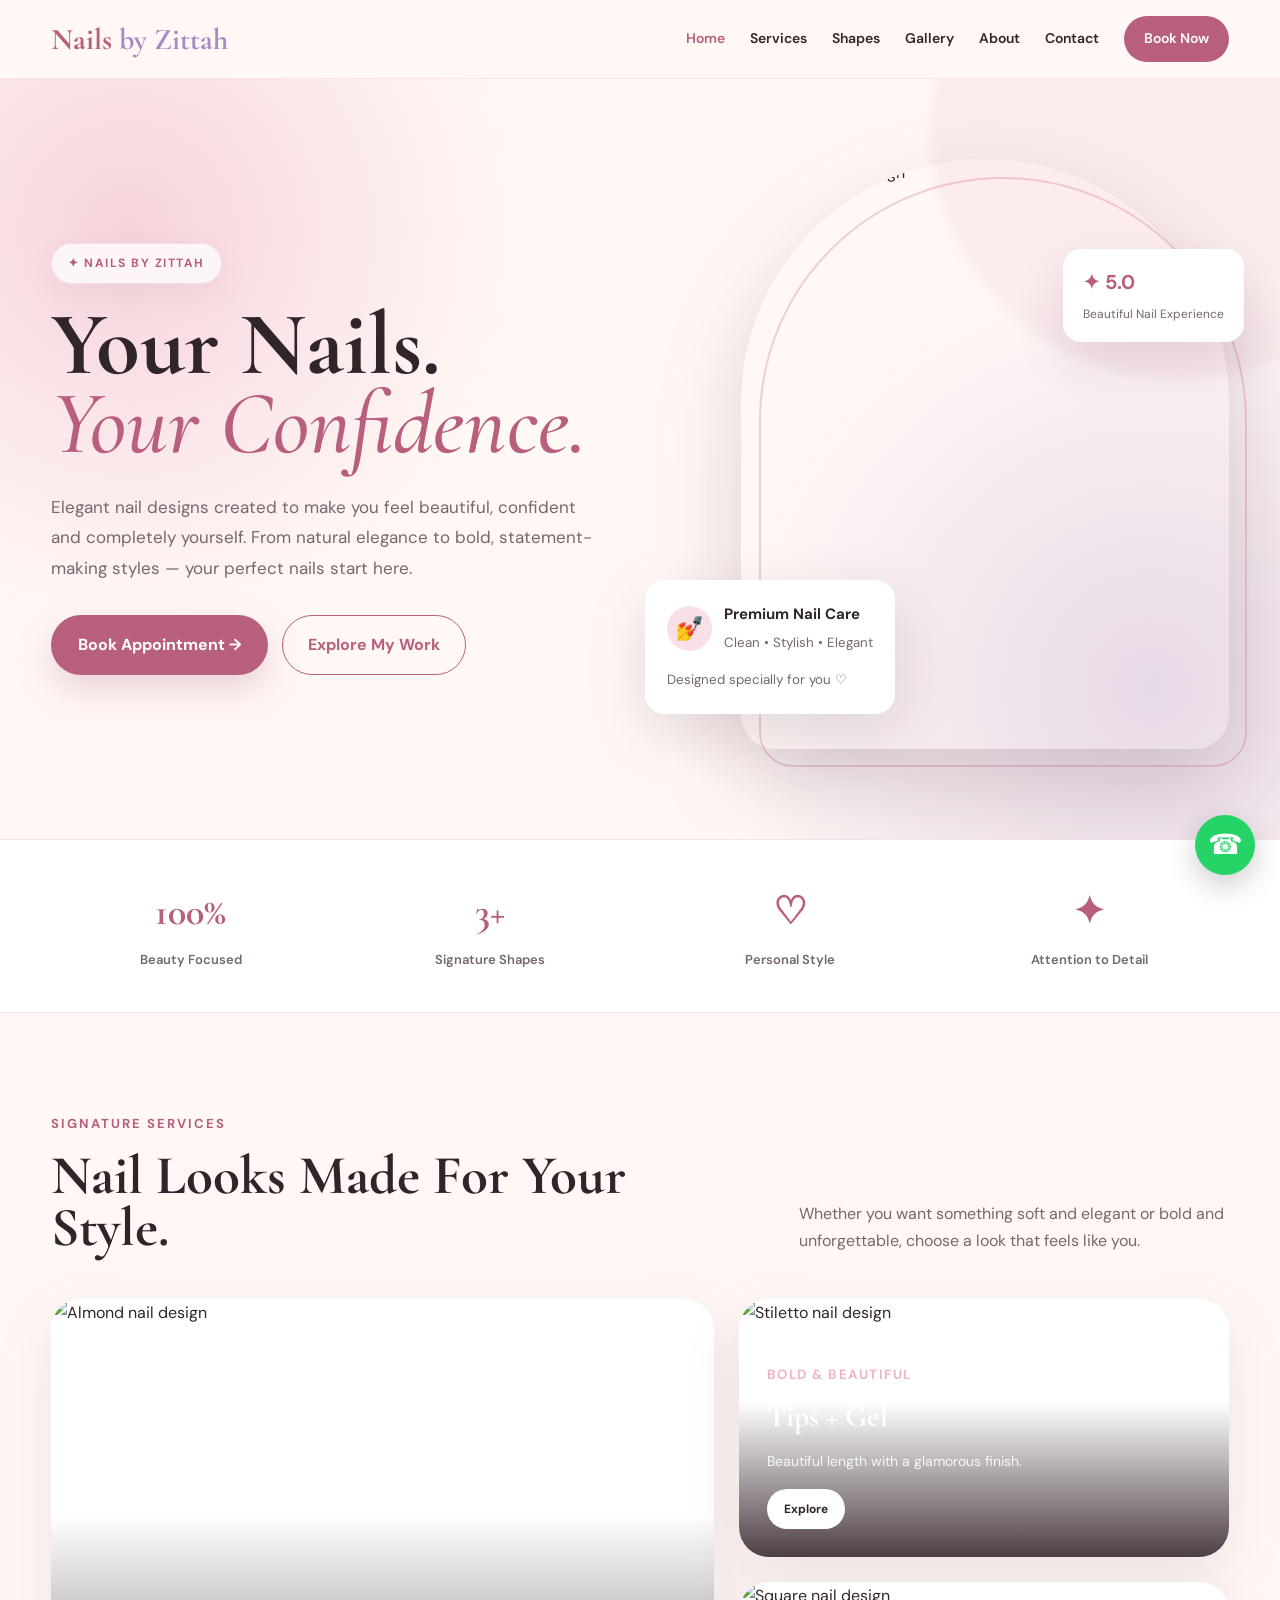
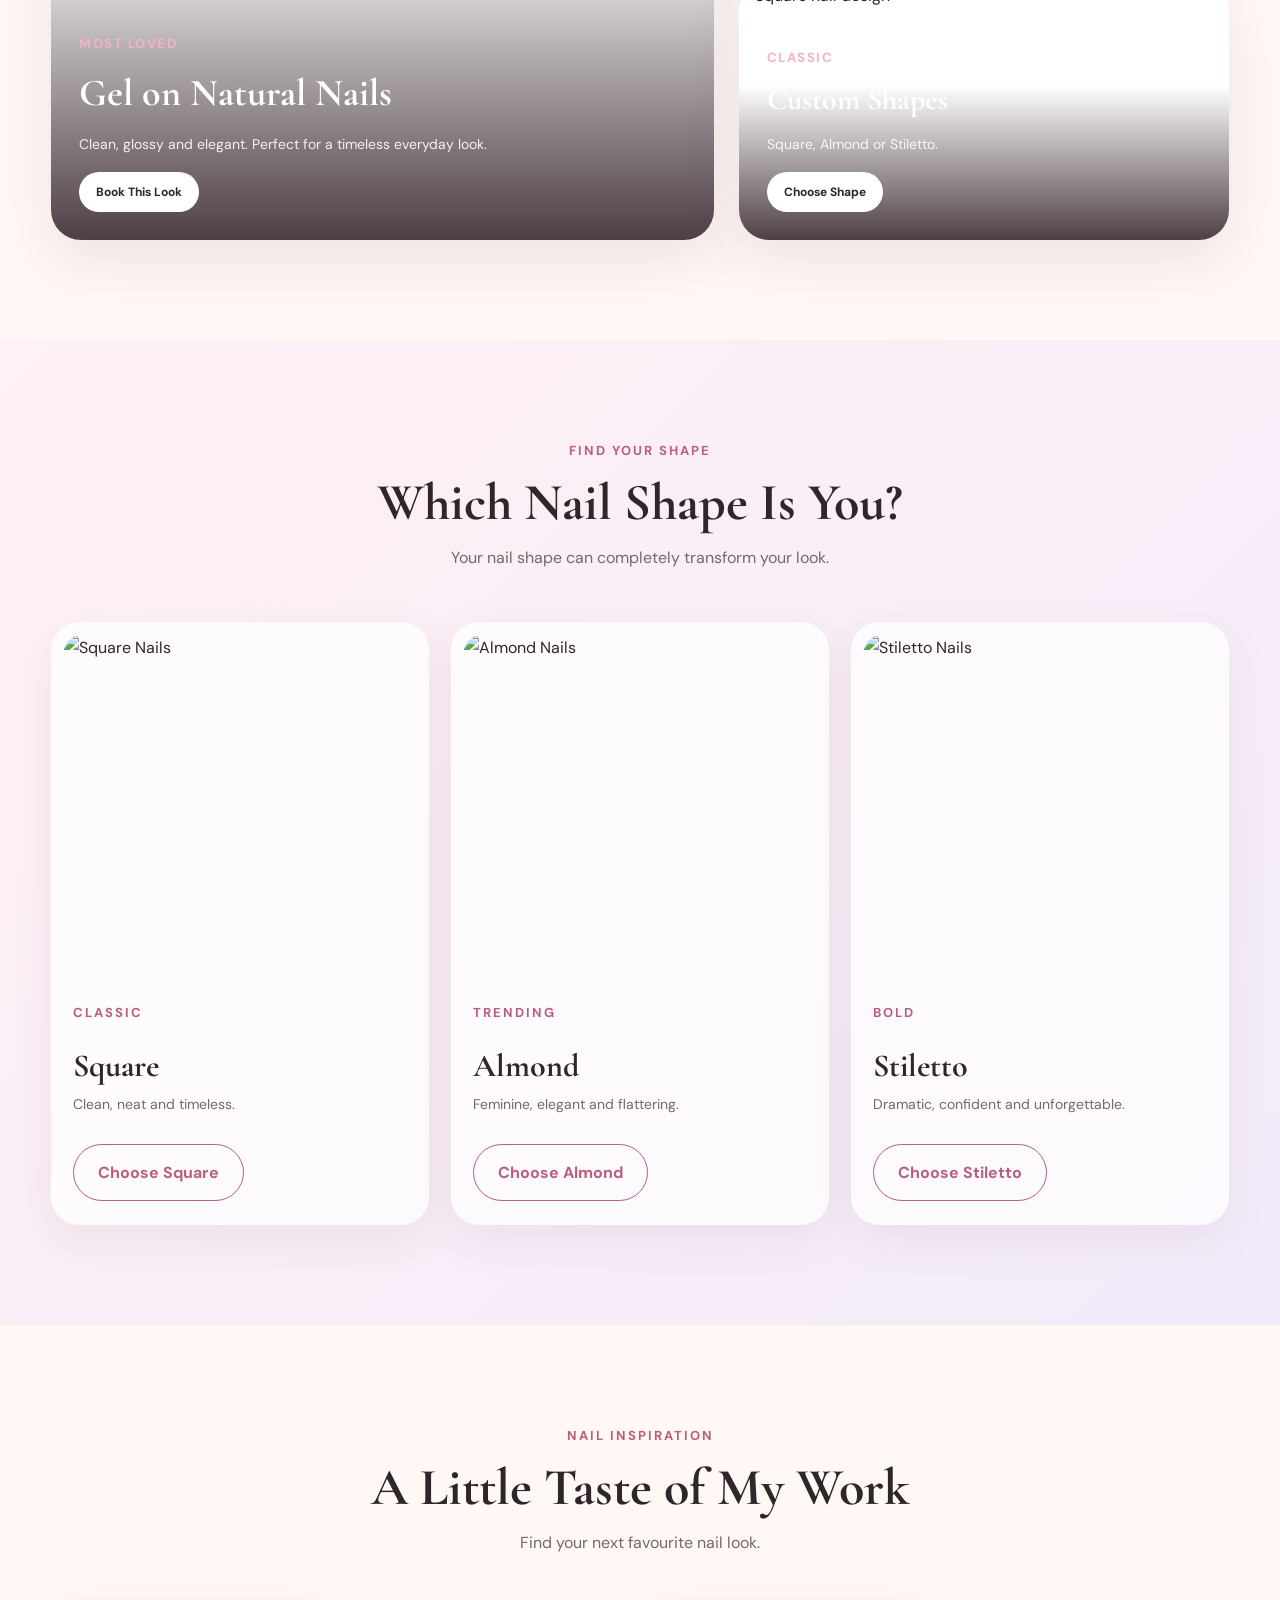
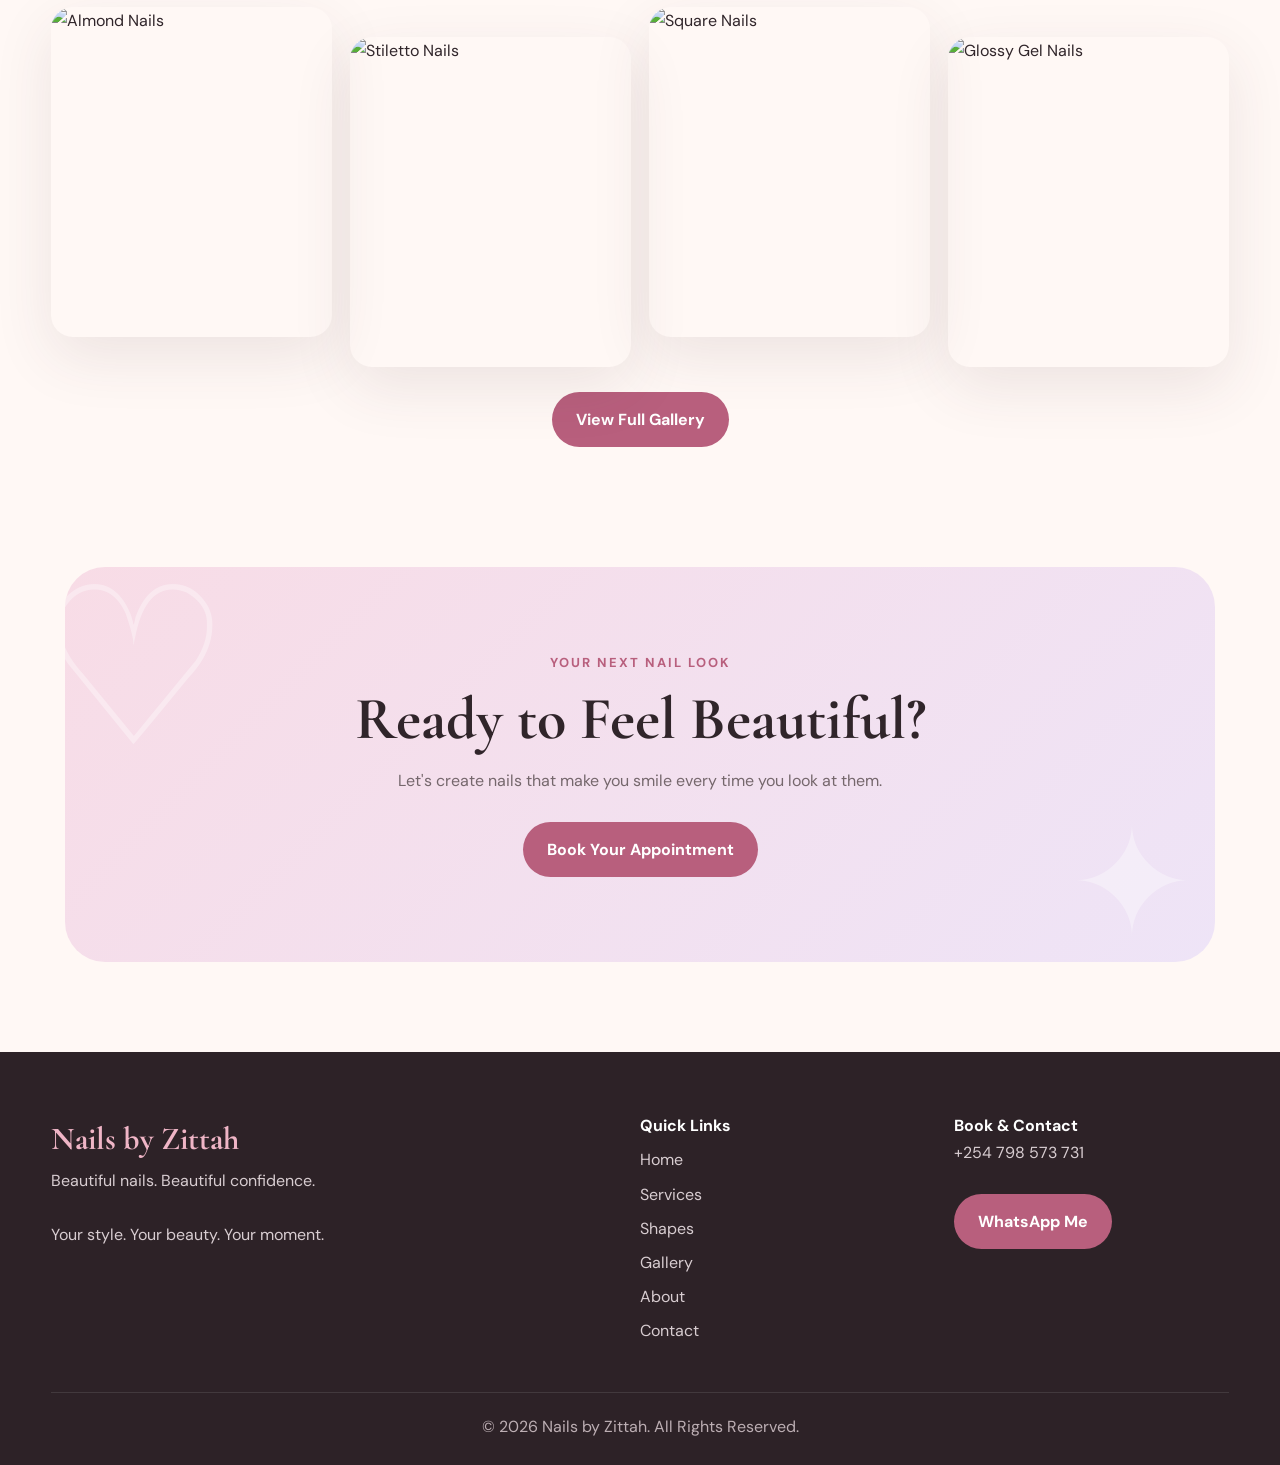
==== index.html @ 8a9fc5a6 "Initial Nails by Zittah website" ====
<!DOCTYPE html>
<html lang="en">

<head>

    <meta charset="UTF-8">

    <meta
        name="viewport"
        content="width=device-width, initial-scale=1.0">

    <title>
        Nails by Zittah | Beautiful Nails, Beautiful Confidence
    </title>

    <meta
        name="description"
        content="Nails by Zittah - beautiful, elegant and stylish nail designs. Book your next nail appointment today.">

    <link rel="stylesheet" href="style.css">

    <style>

        /* =========================
           HOME PAGE
        ========================= */

        .home-hero {
            min-height: 760px;
            display: flex;
            align-items: center;
            position: relative;
            overflow: hidden;

            background:
                radial-gradient(
                    circle at 10% 20%,
                    rgba(239,181,198,.55),
                    transparent 30%
                ),

                radial-gradient(
                    circle at 90% 80%,
                    rgba(168,139,196,.28),
                    transparent 32%
                ),

                #fff8f5;
        }

        .home-hero::before {
            content: "";
            position: absolute;

            width: 500px;
            height: 500px;

            border-radius: 50%;

            background: rgba(239,181,198,.18);

            top: -200px;
            right: -150px;

            filter: blur(5px);
        }

        .home-hero-grid {

            width: min(1200px, 92%);

            margin: auto;

            display: grid;

            grid-template-columns:
                1fr
                1fr;

            gap: 70px;

            align-items: center;

            position: relative;

            z-index: 2;
        }

        .home-content {
            animation:
                homeText .9s ease forwards;
        }

        @keyframes homeText {

            from {
                opacity: 0;
                transform: translateY(35px);
            }

            to {
                opacity: 1;
                transform: translateY(0);
            }

        }

        .home-badge {

            display: inline-flex;

            align-items: center;

            gap: 8px;

            padding:
                9px
                16px;

            border-radius: 30px;

            background: rgba(255,255,255,.75);

            border:
                1px solid
                rgba(212,127,153,.2);

            color: var(--dark-pink);

            font-size: 12px;

            font-weight: 700;

            letter-spacing: 1.5px;

            margin-bottom: 22px;

            box-shadow:
                0 10px 35px
                rgba(80,45,60,.06);
        }

        .home-content h1 {

            font-family:
                "Cormorant Garamond",
                serif;

            font-size:
                clamp(
                    58px,
                    7vw,
                    92px
                );

            line-height:
                .88;

            margin-bottom: 28px;

            color: var(--dark);
        }

        .home-content h1 span {

            display: block;

            color:
                var(--dark-pink);

            font-style:
                italic;

            font-weight:
                500;
        }

        .home-content p {

            max-width:
                550px;

            color:
                var(--grey);

            font-size:
                17px;

            line-height:
                1.8;

            margin-bottom:
                32px;
        }

        .home-buttons {

            display:
                flex;

            gap:
                14px;

            flex-wrap:
                wrap;
        }

        .home-primary {

            background:
                var(--dark-pink);

            color:
                white;

            padding:
                16px 27px;

            border-radius:
                40px;

            font-weight:
                700;

            display:
                inline-flex;

            align-items:
                center;

            gap:
                8px;

            transition:
                .3s;

            box-shadow:
                0 15px 35px
                rgba(184,95,125,.25);
        }

        .home-primary:hover {

            transform:
                translateY(-4px);

            background:
                var(--purple);
        }

        .home-secondary {

            border:
                1px solid
                var(--dark-pink);

            color:
                var(--dark-pink);

            padding:
                15px 25px;

            border-radius:
                40px;

            font-weight:
                700;

            transition:
                .3s;
        }

        .home-secondary:hover {

            background:
                var(--dark-pink);

            color:
                white;

            transform:
                translateY(-4px);
        }

        /* HERO IMAGE */

        .home-visual {

            position:
                relative;

            min-height:
                600px;

            animation:
                homeImage 1s ease forwards;
        }

        @keyframes homeImage {

            from {
                opacity: 0;
                transform: translateX(40px);
            }

            to {
                opacity: 1;
                transform: translateX(0);
            }

        }

        .home-photo {

            position:
                absolute;

            right:
                0;

            top:
                0;

            width:
                88%;

            height:
                590px;

            object-fit:
                cover;

            border-radius:
                250px
                250px
                35px
                35px;

            box-shadow:
                0 35px 90px
                rgba(80,45,60,.18);
        }

        .home-photo-frame {

            position:
                absolute;

            width:
                88%;

            height:
                590px;

            top:
                18px;

            right:
                -18px;

            border:
                2px solid
                rgba(212,127,153,.35);

            border-radius:
                250px
                250px
                35px
                35px;

            z-index:
                -1;
        }

        .home-floating {

            position:
                absolute;

            left:
                -30px;

            bottom:
                45px;

            background:
                white;

            padding:
                22px;

            border-radius:
                20px;

            box-shadow:
                0 20px 60px
                rgba(80,45,60,.15);

            min-width:
                220px;

            z-index:
                3;
        }

        .home-floating-top {

            display:
                flex;

            align-items:
                center;

            gap:
                12px;

            margin-bottom:
                10px;
        }

        .home-floating-icon {

            width:
                45px;

            height:
                45px;

            border-radius:
                50%;

            background:
                var(--light-pink);

            display:
                grid;

            place-items:
                center;

            font-size:
                22px;
        }

        .home-floating strong {

            display:
                block;

            color:
                var(--dark);

            font-size:
                15px;
        }

        .home-floating small {

            color:
                var(--grey);
        }

        .home-rating {

            position:
                absolute;

            right:
                -15px;

            top:
                90px;

            background:
                white;

            padding:
                16px 20px;

            border-radius:
                18px;

            box-shadow:
                0 20px 50px
                rgba(80,45,60,.12);

            z-index:
                3;
        }

        .home-rating strong {

            display:
                block;

            color:
                var(--dark-pink);

            font-size:
                20px;
        }

        .home-rating span {

            font-size:
                12px;

            color:
                var(--grey);
        }

        /* STATS */

        .home-stats {

            background:
                white;

            padding:
                30px 0;

            border-top:
                1px solid
                #f1e4e8;

            border-bottom:
                1px solid
                #f1e4e8;
        }

        .home-stats-grid {

            display:
                grid;

            grid-template-columns:
                repeat(4,1fr);

            gap:
                20px;
        }

        .stat {

            text-align:
                center;

            padding:
                10px;
        }

        .stat strong {

            display:
                block;

            font-family:
                "Cormorant Garamond",
                serif;

            font-size:
                38px;

            color:
                var(--dark-pink);
        }

        .stat span {

            font-size:
                13px;

            color:
                var(--grey);

            font-weight:
                600;
        }

        /* FEATURED */

        .home-featured {

            padding:
                100px 0;
        }

        .home-featured-heading {

            display:
                flex;

            justify-content:
                space-between;

            align-items:
                end;

            gap:
                30px;

            margin-bottom:
                45px;
        }

        .home-featured-heading h2 {

            font-family:
                "Cormorant Garamond",
                serif;

            font-size:
                55px;

            line-height:
                .95;

            max-width:
                600px;
        }

        .home-featured-heading p {

            max-width:
                430px;

            color:
                var(--grey);
        }

        .home-service-grid {

            display:
                grid;

            grid-template-columns:
                1.15fr
                .85fr;

            gap:
                25px;
        }

        .home-service {

            position:
                relative;

            overflow:
                hidden;

            border-radius:
                30px;

            min-height:
                450px;

            box-shadow:
                var(--shadow);

            background:
                white;
        }

        .home-service.large {

            min-height:
                540px;
        }

        .home-service img {

            width:
                100%;

            height:
                100%;

            min-height:
                450px;

            object-fit:
                cover;

            transition:
                .6s;
        }

        .home-service:hover img {

            transform:
                scale(1.06);
        }

        .home-service-overlay {

            position:
                absolute;

            inset:
                0;

            background:
                linear-gradient(
                    to top,
                    rgba(38,20,28,.82),
                    transparent 60%
                );
        }

        .home-service-info {

            position:
                absolute;

            bottom:
                28px;

            left:
                28px;

            right:
                28px;

            color:
                white;
        }

        .home-service-info small {

            color:
                var(--rose);

            font-weight:
                700;

            letter-spacing:
                1.5px;
        }

        .home-service-info h3 {

            font-family:
                "Cormorant Garamond",
                serif;

            font-size:
                38px;

            margin:
                4px 0 8px;
        }

        .home-service-info p {

            font-size:
                14px;

            max-width:
                500px;

            opacity:
                .9;
        }

        .home-service-info a {

            display:
                inline-block;

            margin-top:
                15px;

            background:
                white;

            color:
                var(--dark);

            padding:
                10px 17px;

            border-radius:
                25px;

            font-size:
                12px;

            font-weight:
                700;
        }

        .home-service-stack {

            display:
                grid;

            grid-template-rows:
                1fr
                1fr;

            gap:
                25px;
        }

        .home-service-stack .home-service {

            min-height:
                258px;
        }

        .home-service-stack .home-service img {

            min-height:
                258px;
        }

        .home-service-stack
        .home-service-info h3 {

            font-size:
                30px;
        }

        /* SHAPES */

        .home-shapes {

            background:
                linear-gradient(
                    135deg,
                    #fff1f5,
                    #f3ebfa
                );

            padding:
                100px 0;
        }

        .shape-showcase {

            display:
                grid;

            grid-template-columns:
                repeat(3,1fr);

            gap:
                22px;
        }

        .shape-card {

            background:
                rgba(255,255,255,.75);

            padding:
                12px;

            border-radius:
                28px;

            box-shadow:
                0 15px 45px
                rgba(80,45,60,.07);

            transition:
                .35s;
        }

        .shape-card:hover {

            transform:
                translateY(-8px);
        }

        .shape-card img {

            height:
                350px;

            object-fit:
                cover;

            border-radius:
                21px;
        }

        .shape-card-content {

            padding:
                18px 10px 12px;
        }

        .shape-card-content h3 {

            font-family:
                "Cormorant Garamond",
                serif;

            font-size:
                32px;
        }

        .shape-card-content p {

            color:
                var(--grey);

            font-size:
                14px;
        }

        /* HOME GALLERY */

        .home-gallery {

            padding:
                100px 0;
        }

        .home-gallery-grid {

            display:
                grid;

            grid-template-columns:
                repeat(4,1fr);

            gap:
                18px;
        }

        .home-gallery-item {

            overflow:
                hidden;

            border-radius:
                22px;

            height:
                330px;

            box-shadow:
                var(--shadow);
        }

        .home-gallery-item img {

            width:
                100%;

            height:
                100%;

            object-fit:
                cover;

            transition:
                .5s;
        }

        .home-gallery-item:hover img {

            transform:
                scale(1.08);
        }

        .home-gallery-item:nth-child(2) {

            transform:
                translateY(30px);
        }

        .home-gallery-item:nth-child(4) {

            transform:
                translateY(30px);
        }

        /* FINAL CTA */

        .home-final {

            position:
                relative;

            overflow:
                hidden;

            margin:
                20px auto 90px;

            width:
                min(1150px,92%);

            padding:
                85px 40px;

            border-radius:
                40px;

            text-align:
                center;

            background:
                linear-gradient(
                    135deg,
                    #f8dce6,
                    #eee4f7
                );
        }

        .home-final::before {

            content:
                "♡";

            position:
                absolute;

            font-family:
                "Cormorant Garamond",
                serif;

            font-size:
                220px;

            color:
                rgba(255,255,255,.35);

            left:
                -30px;

            top:
                -80px;
        }

        .home-final::after {

            content:
                "✦";

            position:
                absolute;

            font-size:
                150px;

            color:
                rgba(255,255,255,.35);

            right:
                20px;

            bottom:
                -50px;
        }

        .home-final h2 {

            font-family:
                "Cormorant Garamond",
                serif;

            font-size:
                60px;

            line-height:
                1;

            margin-bottom:
                18px;

            position:
                relative;

            z-index:
                2;
        }

        .home-final p {

            color:
                var(--grey);

            margin-bottom:
                28px;

            position:
                relative;

            z-index:
                2;
        }

        .home-final a {

            position:
                relative;

            z-index:
                2;
        }

        /* MOBILE */

        @media(max-width:900px) {

            .home-hero {
                min-height:
                    auto;

                padding:
                    80px 0;
            }

            .home-hero-grid {

                grid-template-columns:
                    1fr;

            }

            .home-visual {

                min-height:
                    520px;
            }

            .home-photo,
            .home-photo-frame {

                width:
                    90%;

                height:
                    500px;
            }

            .home-stats-grid {

                grid-template-columns:
                    repeat(2,1fr);
            }

            .home-service-grid {

                grid-template-columns:
                    1fr;
            }

            .home-service-stack {

                grid-template-columns:
                    1fr 1fr;

                grid-template-rows:
                    1fr;
            }

            .shape-showcase {

                grid-template-columns:
                    repeat(2,1fr);
            }

            .home-gallery-grid {

                grid-template-columns:
                    repeat(2,1fr);
            }

        }

        @media(max-width:650px) {

            .home-content h1 {

                font-size:
                    55px;
            }

            .home-visual {

                min-height:
                    450px;
            }

            .home-photo,
            .home-photo-frame {

                height:
                    430px;

                width:
                    94%;
            }

            .home-floating {

                left:
                    5px;

                bottom:
                    20px;
            }

            .home-rating {

                right:
                    0;

                top:
                    40px;
            }

            .home-stats-grid {

                grid-template-columns:
                    1fr 1fr;
            }

            .home-featured-heading {

                display:
                    block;
            }

            .home-featured-heading h2 {

                font-size:
                    45px;

                margin-bottom:
                    15px;
            }

            .home-service-stack {

                grid-template-columns:
                    1fr;
            }

            .shape-showcase {

                grid-template-columns:
                    1fr;
            }

            .home-gallery-grid {

                grid-template-columns:
                    1fr 1fr;
            }

            .home-gallery-item {

                height:
                    250px;
            }

            .home-gallery-item:nth-child(2),
            .home-gallery-item:nth-child(4) {

                transform:
                    none;
            }

            .home-final h2 {

                font-size:
                    45px;
            }

        }

    </style>

</head>

<body>

<!-- =========================
     NAVIGATION
========================= -->

<nav class="navbar">

    <div class="container nav-inner">

        <a
            href="index.html"
            class="logo">

            Nails
            <span>by Zittah</span>

        </a>

        <div class="nav-links">

            <a
                href="index.html"
                class="active">
                Home
            </a>

            <a href="services.html">
                Services
            </a>

            <a href="shapes.html">
                Shapes
            </a>

            <a href="gallery.html">
                Gallery
            </a>

            <a href="about.html">
                About
            </a>

            <a href="contact.html">
                Contact
            </a>

            <a
                href="booking.html"
                class="nav-book">
                Book Now
            </a>

        </div>

    </div>

</nav>


<!-- =========================
     HERO
========================= -->

<section class="home-hero">

    <div class="home-hero-grid">

        <div class="home-content">

            <div class="home-badge">

                ✦
                NAILS BY ZITTAH

            </div>

            <h1>

                Your Nails.
                <span>Your Confidence.</span>

            </h1>

            <p>

                Elegant nail designs created to make
                you feel beautiful, confident and
                completely yourself.

                From natural elegance to bold,
                statement-making styles —
                your perfect nails start here.

            </p>

            <div class="home-buttons">

                <a
                    href="booking.html"
                    class="home-primary">

                    Book Appointment
                    →

                </a>

                <a
                    href="gallery.html"
                    class="home-secondary">

                    Explore My Work

                </a>

            </div>

        </div>


        <div class="home-visual">

            <img
                src="images/home-nails.jpg"
                alt="Beautiful nail design"
                class="home-photo">

            <div class="home-photo-frame"></div>


            <div class="home-rating">

                <strong>
                    ✦ 5.0
                </strong>

                <span>
                    Beautiful Nail Experience
                </span>

            </div>


            <div class="home-floating">

                <div class="home-floating-top">

                    <div class="home-floating-icon">
                        💅
                    </div>

                    <div>

                        <strong>
                            Premium Nail Care
                        </strong>

                        <small>
                            Clean • Stylish • Elegant
                        </small>

                    </div>

                </div>

                <small>
                    Designed specially for you ♡
                </small>

            </div>

        </div>

    </div>

</section>


<!-- =========================
     STATS
========================= -->

<section class="home-stats">

    <div class="container">

        <div class="home-stats-grid">

            <div class="stat">

                <strong>
                    100%
                </strong>

                <span>
                    Beauty Focused
                </span>

            </div>

            <div class="stat">

                <strong>
                    3+
                </strong>

                <span>
                    Signature Shapes
                </span>

            </div>

            <div class="stat">

                <strong>
                    ♡
                </strong>

                <span>
                    Personal Style
                </span>

            </div>

            <div class="stat">

                <strong>
                    ✦
                </strong>

                <span>
                    Attention to Detail
                </span>

            </div>

        </div>

    </div>

</section>


<!-- =========================
     FEATURED SERVICES
========================= -->

<section class="home-featured">

    <div class="container">

        <div class="home-featured-heading">

            <div>

                <div class="eyebrow">
                    SIGNATURE SERVICES
                </div>

                <h2>
                    Nail Looks Made
                    For Your Style.
                </h2>

            </div>

            <p>

                Whether you want something soft and
                elegant or bold and unforgettable,
                choose a look that feels like you.

            </p>

        </div>


        <div class="home-service-grid">

            <!-- LARGE -->

            <div class="home-service large">

                <img
                    src="https://thepinkissue.com/wp-content/uploads/2025/09/Almond-fall-nail-ideas.jpg"
                    alt="Almond nail design">

                <div class="home-service-overlay"></div>

                <div class="home-service-info">

                    <small>
                        MOST LOVED
                    </small>

                    <h3>
                        Gel on Natural Nails
                    </h3>

                    <p>
                        Clean, glossy and elegant.
                        Perfect for a timeless everyday look.
                    </p>

                    <a
                        href="booking.html?service=Gel%20on%20Natural%20Nails">

                        Book This Look

                    </a>

                </div>

            </div>


            <!-- STACK -->

            <div class="home-service-stack">

                <div class="home-service">

                    <img
                        src="https://nailsforconfidence.com/wp-content/uploads/2025/07/5-fall-stiletto-nail-art-design.jpg"
                        alt="Stiletto nail design">

                    <div class="home-service-overlay"></div>

                    <div class="home-service-info">

                        <small>
                            BOLD & BEAUTIFUL
                        </small>

                        <h3>
                            Tips + Gel
                        </h3>

                        <p>
                            Beautiful length with
                            a glamorous finish.
                        </p>

                        <a
                            href="booking.html?service=Tips%20%2B%20Gel">

                            Explore

                        </a>

                    </div>

                </div>


                <div class="home-service">

                    <img
                        src="https://www.instyle.com/thmb/RQlxj5Fkp6_SUbH6SBDZaYMpquI=/750x0/filters:no_upscale():max_bytes(150000):strip_icc():format(webp)/Squarenails-dcefe777703c4f168eab9023bb034ae7.jpg"
                        alt="Square nail design">

                    <div class="home-service-overlay"></div>

                    <div class="home-service-info">

                        <small>
                            CLASSIC
                        </small>

                        <h3>
                            Custom Shapes
                        </h3>

                        <p>
                            Square, Almond or Stiletto.
                        </p>

                        <a href="shapes.html">

                            Choose Shape

                        </a>

                    </div>

                </div>

            </div>

        </div>

    </div>

</section>


<!-- =========================
     SHAPES
========================= -->

<section class="home-shapes">

    <div class="container">

        <div class="section-heading">

            <div class="eyebrow">
                FIND YOUR SHAPE
            </div>

            <h2>
                Which Nail Shape
                Is You?
            </h2>

            <p>
                Your nail shape can completely
                transform your look.
            </p>

        </div>


        <div class="shape-showcase">


            <!-- SQUARE -->

            <div class="shape-card">

                <img
                    src="https://www.instyle.com/thmb/RQlxj5Fkp6_SUbH6SBDZaYMpquI=/750x0/filters:no_upscale():max_bytes(150000):strip_icc():format(webp)/Squarenails-dcefe777703c4f168eab9023bb034ae7.jpg"
                    alt="Square Nails">

                <div class="shape-card-content">

                    <div class="eyebrow">
                        CLASSIC
                    </div>

                    <h3>
                        Square
                    </h3>

                    <p>
                        Clean, neat and timeless.
                    </p>

                    <br>

                    <a
                        href="booking.html?shape=Square"
                        class="btn btn-secondary">

                        Choose Square

                    </a>

                </div>

            </div>


            <!-- ALMOND -->

            <div class="shape-card">

                <img
                    src="https://thepinkissue.com/wp-content/uploads/2025/09/Almond-fall-nail-ideas.jpg"
                    alt="Almond Nails">

                <div class="shape-card-content">

                    <div class="eyebrow">
                        TRENDING
                    </div>

                    <h3>
                        Almond
                    </h3>

                    <p>
                        Feminine, elegant and flattering.
                    </p>

                    <br>

                    <a
                        href="booking.html?shape=Almond"
                        class="btn btn-secondary">

                        Choose Almond

                    </a>

                </div>

            </div>


            <!-- STILETTO -->

            <div class="shape-card">

                <img
                    src="https://nailsforconfidence.com/wp-content/uploads/2025/07/5-fall-stiletto-nail-art-design.jpg"
                    alt="Stiletto Nails">

                <div class="shape-card-content">

                    <div class="eyebrow">
                        BOLD
                    </div>

                    <h3>
                        Stiletto
                    </h3>

                    <p>
                        Dramatic, confident and unforgettable.
                    </p>

                    <br>

                    <a
                        href="booking.html?shape=Stiletto"
                        class="btn btn-secondary">

                        Choose Stiletto

                    </a>

                </div>

            </div>

        </div>

    </div>

</section>


<!-- =========================
     GALLERY PREVIEW
========================= -->

<section class="home-gallery">

    <div class="container">

        <div class="section-heading">

            <div class="eyebrow">
                NAIL INSPIRATION
            </div>

            <h2>
                A Little Taste
                of My Work
            </h2>

            <p>
                Find your next favourite nail look.
            </p>

        </div>


        <div class="home-gallery-grid">

            <div class="home-gallery-item">

                <img
                    src="https://thepinkissue.com/wp-content/uploads/2025/09/Almond-fall-nail-ideas.jpg"
                    alt="Almond Nails">

            </div>

            <div class="home-gallery-item">

                <img
                    src="https://nailsforconfidence.com/wp-content/uploads/2025/07/5-fall-stiletto-nail-art-design.jpg"
                    alt="Stiletto Nails">

            </div>

            <div class="home-gallery-item">

                <img
                    src="https://www.instyle.com/thmb/RQlxj5Fkp6_SUbH6SBDZaYMpquI=/750x0/filters:no_upscale():max_bytes(150000):strip_icc():format(webp)/Squarenails-dcefe777703c4f168eab9023bb034ae7.jpg"
                    alt="Square Nails">

            </div>

            <div class="home-gallery-item">

                <img
                    src="https://images.unsplash.com/photo-1610992015732-2449b76344bc?auto=format&fit=crop&w=1000&q=85"
                    alt="Glossy Gel Nails">

            </div>

        </div>


        <div style="
            text-align:center;
            margin-top:55px;
        ">

            <a
                href="gallery.html"
                class="btn btn-primary">

                View Full Gallery

            </a>

        </div>

    </div>

</section>


<!-- =========================
     FINAL CTA
========================= -->

<section class="home-final">

    <div class="eyebrow">
        YOUR NEXT NAIL LOOK
    </div>

    <h2>
        Ready to Feel
        Beautiful?
    </h2>

    <p>
        Let's create nails that make
        you smile every time you look at them.
    </p>

    <a
        href="booking.html"
        class="btn btn-primary">

        Book Your Appointment

    </a>

</section>


<!-- =========================
     FOOTER
========================= -->

<footer>

    <div class="container">

        <div class="footer-grid">

            <div>

                <h3>
                    Nails by Zittah
                </h3>

                <p>
                    Beautiful nails.
                    Beautiful confidence.
                </p>

                <br>

                <p>
                    Your style.
                    Your beauty.
                    Your moment.
                </p>

            </div>


            <div class="footer-links">

                <h4>
                    Quick Links
                </h4>

                <a href="index.html">
                    Home
                </a>

                <a href="services.html">
                    Services
                </a>

                <a href="shapes.html">
                    Shapes
                </a>

                <a href="gallery.html">
                    Gallery
                </a>

                <a href="about.html">
                    About
                </a>

                <a href="contact.html">
                    Contact
                </a>

            </div>


            <div>

                <h4>
                    Book & Contact
                </h4>

                <p>
                    +254 798 573 731
                </p>

                <br>

                <a
                    href="https://wa.me/254798573731"
                    target="_blank"
                    class="btn btn-primary">

                    WhatsApp Me

                </a>

            </div>

        </div>


        <div class="copyright">

            © 2026 Nails by Zittah.
            All Rights Reserved.

        </div>

    </div>

</footer>


<!-- WHATSAPP -->

<a
    href="https://wa.me/254798573731"
    class="whatsapp"
    target="_blank"
    aria-label="Chat with Nails by Zittah on WhatsApp">

    ☎

</a>


</body>

</html>
---- style.css ----
@import url('https://fonts.googleapis.com/css2?family=Cormorant+Garamond:wght@400;500;600;700&family=DM+Sans:wght@400;500;600;700&display=swap');

:root {
    --pink: #d47f99;
    --dark-pink: #b85f7d;
    --light-pink: #f9dfe8;
    --rose: #efb5c6;
    --cream: #fff8f5;
    --purple: #a88bc4;
    --light-purple: #eee4f7;
    --dark: #30252a;
    --grey: #75676c;
    --white: #ffffff;
    --shadow: 0 20px 60px rgba(80, 45, 60, 0.10);
    --shadow-heavy: 0 30px 80px rgba(80, 45, 60, 0.18);
}

* {
    margin: 0;
    padding: 0;
    box-sizing: border-box;
}

html {
    scroll-behavior: smooth;
}

body {
    font-family: "DM Sans", sans-serif;
    background: var(--cream);
    color: var(--dark);
    line-height: 1.7;
}

img {
    width: 100%;
    display: block;
}

a {
    text-decoration: none;
    color: inherit;
}

.container {
    width: min(1180px, 92%);
    margin: auto;
}

/* NAVBAR */

.navbar {
    position: sticky;
    top: 0;
    z-index: 1000;
    background: rgba(255, 248, 245, 0.96);
    backdrop-filter: blur(15px);
    border-bottom: 1px solid rgba(212, 127, 153, 0.15);
}

.nav-inner {
    min-height: 78px;
    display: flex;
    align-items: center;
    justify-content: space-between;
    gap: 25px;
}

.logo {
    font-family: "Cormorant Garamond", serif;
    font-size: 30px;
    font-weight: 700;
    color: var(--dark-pink);
}

.logo span {
    color: var(--purple);
}

.nav-links {
    display: flex;
    gap: 25px;
    align-items: center;
}

.nav-links a {
    font-size: 14px;
    font-weight: 600;
    transition: 0.3s;
}

.nav-links a:hover,
.nav-links a.active {
    color: var(--dark-pink);
}

.nav-book {
    background: var(--dark-pink);
    color: white !important;
    padding: 11px 20px;
    border-radius: 30px;
}

.nav-book:hover {
    transform: translateY(-2px);
    background: var(--purple);
}

/* HERO */

.hero {
    padding: 90px 0;
    background:
        radial-gradient(circle at 10% 20%, rgba(239,181,198,.5), transparent 30%),
        radial-gradient(circle at 90% 80%, rgba(168,139,196,.25), transparent 30%);
}

.hero-grid {
    display: grid;
    grid-template-columns: 1fr 1fr;
    align-items: center;
    gap: 70px;
}

.eyebrow {
    color: var(--dark-pink);
    font-size: 13px;
    font-weight: 700;
    letter-spacing: 2px;
    margin-bottom: 15px;
}

.hero h1 {
    font-family: "Cormorant Garamond", serif;
    font-size: clamp(52px, 7vw, 82px);
    line-height: .95;
    margin-bottom: 25px;
}

.hero h1 span {
    color: var(--dark-pink);
}

.hero p {
    color: var(--grey);
    max-width: 560px;
    font-size: 17px;
    margin-bottom: 30px;
}

.hero-buttons {
    display: flex;
    gap: 15px;
    flex-wrap: wrap;
}

.btn {
    display: inline-block;
    padding: 14px 24px;
    border-radius: 35px;
    font-weight: 700;
    transition: .3s;
}

.btn-primary {
    background: var(--dark-pink);
    color: white;
}

.btn-secondary {
    border: 1px solid var(--dark-pink);
    color: var(--dark-pink);
}

.btn:hover {
    transform: translateY(-4px);
    box-shadow: var(--shadow);
}

.hero-image {
    position: relative;
}

.hero-image img {
    height: 570px;
    object-fit: cover;
    border-radius: 220px 220px 30px 30px;
    box-shadow: var(--shadow-heavy);
}

.floating-card {
    position: absolute;
    bottom: 25px;
    left: -35px;
    background: white;
    padding: 20px;
    border-radius: 18px;
    box-shadow: var(--shadow);
}

.floating-card strong {
    display: block;
    color: var(--dark-pink);
}

/* SECTIONS */

.section {
    padding: 90px 0;
}

.section-heading {
    text-align: center;
    max-width: 700px;
    margin: 0 auto 50px;
}

.section-heading h2 {
    font-family: "Cormorant Garamond", serif;
    font-size: 52px;
    line-height: 1;
    margin-bottom: 15px;
}

.section-heading p {
    color: var(--grey);
}

/* CARDS */

.cards {
    display: grid;
    grid-template-columns: repeat(3, 1fr);
    gap: 25px;
}

.card {
    background: white;
    border-radius: 25px;
    overflow: hidden;
    box-shadow: var(--shadow);
    transition: .35s;
}

.card:hover {
    transform: translateY(-8px);
    box-shadow: var(--shadow-heavy);
}

.card img {
    height: 300px;
    object-fit: cover;
}

.card-content {
    padding: 25px;
}

.card-content h3 {
    font-family: "Cormorant Garamond", serif;
    font-size: 30px;
    margin-bottom: 8px;
}

.card-content p {
    color: var(--grey);
}

/* IMAGE GRID */

.image-grid {
    display: grid;
    grid-template-columns: repeat(3, 1fr);
    gap: 20px;
}

.image-grid img {
    height: 360px;
    object-fit: cover;
    border-radius: 25px;
    transition: .4s;
}

.image-grid img:hover {
    transform: scale(1.03);
}

/* PAGE HERO */

.page-hero {
    padding: 80px 0;
    text-align: center;
    background:
        radial-gradient(circle at 20% 20%, rgba(239,181,198,.5), transparent 30%),
        radial-gradient(circle at 80% 80%, rgba(168,139,196,.25), transparent 30%);
}

.page-hero h1 {
    font-family: "Cormorant Garamond", serif;
    font-size: 65px;
}

.page-hero p {
    color: var(--grey);
}

/* CTA */

.cta {
    margin: 80px auto;
    width: min(1100px, 92%);
    padding: 65px;
    text-align: center;
    border-radius: 35px;
    background: linear-gradient(135deg, var(--light-pink), var(--light-purple));
}

.cta h2 {
    font-family: "Cormorant Garamond", serif;
    font-size: 48px;
    margin-bottom: 15px;
}

.cta p {
    color: var(--grey);
    margin-bottom: 25px;
}

/* BOOKING */

.booking-wrapper {
    max-width: 850px;
    margin: auto;
    background: white;
    padding: 45px;
    border-radius: 30px;
    box-shadow: var(--shadow);
}

.form-group {
    margin-bottom: 20px;
}

.form-group label {
    display: block;
    font-weight: 700;
    margin-bottom: 8px;
}

.form-group input,
.form-group select,
.form-group textarea {
    width: 100%;
    padding: 14px 16px;
    border: 1px solid #ead9df;
    border-radius: 12px;
    outline: none;
    font-family: inherit;
    background: #fffafa;
}

.form-group input:focus,
.form-group select:focus,
.form-group textarea:focus {
    border-color: var(--pink);
}

.form-group textarea {
    min-height: 130px;
    resize: vertical;
}

.form-row {
    display: grid;
    grid-template-columns: 1fr 1fr;
    gap: 20px;
}

/* GALLERY */

.gallery-filters {
    display: flex;
    justify-content: center;
    flex-wrap: wrap;
    gap: 10px;
    margin-bottom: 40px;
}

.filter-btn {
    border: none;
    background: white;
    padding: 11px 20px;
    border-radius: 30px;
    cursor: pointer;
    font-family: inherit;
    font-weight: 700;
    color: var(--grey);
    box-shadow: var(--shadow);
}

.filter-btn.active,
.filter-btn:hover {
    background: var(--dark-pink);
    color: white;
}

.gallery-grid {
    display: grid;
    grid-template-columns: repeat(3, 1fr);
    gap: 22px;
}

.gallery-card {
    position: relative;
    overflow: hidden;
    border-radius: 25px;
    background: white;
    box-shadow: var(--shadow);
    min-height: 390px;
}

.gallery-card img {
    width: 100%;
    height: 390px;
    object-fit: cover;
    transition: .6s;
}

.gallery-card:hover img {
    transform: scale(1.08);
}

.gallery-overlay {
    position: absolute;
    inset: 0;
    background: linear-gradient(
        to top,
        rgba(40,20,30,.85),
        transparent 60%
    );
    opacity: 0;
    transition: .4s;
}

.gallery-card:hover .gallery-overlay {
    opacity: 1;
}

.gallery-info {
    position: absolute;
    bottom: 20px;
    left: 20px;
    right: 20px;
    color: white;
    transform: translateY(20px);
    opacity: 0;
    transition: .4s;
}

.gallery-card:hover .gallery-info {
    transform: translateY(0);
    opacity: 1;
}

.gallery-info h3 {
    font-family: "Cormorant Garamond", serif;
    font-size: 30px;
}

.gallery-info p {
    font-size: 13px;
}

.view-btn {
    display: inline-block;
    margin-top: 10px;
    padding: 8px 15px;
    border-radius: 20px;
    background: white;
    color: var(--dark);
    font-size: 12px;
    font-weight: 700;
}

/* ABOUT */

.about-grid {
    display: grid;
    grid-template-columns: 1fr 1fr;
    gap: 60px;
    align-items: center;
}

.about-image img {
    height: 520px;
    object-fit: cover;
    border-radius: 30px;
}

.about-text h2 {
    font-family: "Cormorant Garamond", serif;
    font-size: 55px;
    line-height: 1;
    margin-bottom: 20px;
}

.about-text p {
    color: var(--grey);
    margin-bottom: 20px;
}

/* VALUES */

.values {
    display: grid;
    grid-template-columns: repeat(3, 1fr);
    gap: 25px;
}

.value {
    text-align: center;
    background: white;
    padding: 35px 25px;
    border-radius: 25px;
    box-shadow: var(--shadow);
}

.value-icon {
    font-size: 38px;
    margin-bottom: 15px;
}

.value h3 {
    font-family: "Cormorant Garamond", serif;
    font-size: 30px;
}

/* CONTACT */

.contact-grid {
    display: grid;
    grid-template-columns: 1fr 1fr;
    gap: 30px;
}

.contact-box {
    background: white;
    padding: 35px;
    border-radius: 25px;
    box-shadow: var(--shadow);
}

.contact-box h2 {
    font-family: "Cormorant Garamond", serif;
    font-size: 40px;
    margin-bottom: 15px;
}

.contact-item {
    padding: 18px 0;
    border-bottom: 1px solid #f0e3e7;
}

.contact-item strong {
    display: block;
    color: var(--dark-pink);
}

/* WHATSAPP */

.whatsapp {
    position: fixed;
    right: 25px;
    bottom: 25px;
    width: 60px;
    height: 60px;
    background: #25D366;
    color: white;
    border-radius: 50%;
    display: grid;
    place-items: center;
    font-size: 28px;
    z-index: 999;
    box-shadow: 0 10px 30px rgba(0,0,0,.2);
    transition: .3s;
}

.whatsapp:hover {
    transform: scale(1.1);
}

/* FOOTER */

footer {
    background: #2d2227;
    color: white;
    padding: 60px 0 25px;
}

.footer-grid {
    display: grid;
    grid-template-columns: 2fr 1fr 1fr;
    gap: 40px;
}

footer h3 {
    font-family: "Cormorant Garamond", serif;
    font-size: 32px;
    color: var(--rose);
}

footer p {
    color: #d8cdd1;
}

.footer-links a {
    display: block;
    color: #d8cdd1;
    margin: 7px 0;
}

.footer-links a:hover {
    color: white;
}

.copyright {
    border-top: 1px solid rgba(255,255,255,.1);
    margin-top: 40px;
    padding-top: 20px;
    text-align: center;
    color: #bcaeb3;
}

/* MOBILE */

@media (max-width: 900px) {
    .nav-links {
        gap: 12px;
    }

    .nav-links a {
        font-size: 12px;
    }

    .hero-grid,
    .about-grid,
    .contact-grid {
        grid-template-columns: 1fr;
    }

    .hero-image {
        order: -1;
    }

    .cards,
    .values,
    .gallery-grid,
    .image-grid {
        grid-template-columns: repeat(2, 1fr);
    }

    .footer-grid {
        grid-template-columns: 1fr 1fr;
    }
}

@media (max-width: 650px) {
    .nav-inner {
        flex-direction: column;
        padding: 15px 0;
    }

    .nav-links {
        flex-wrap: wrap;
        justify-content: center;
    }

    .hero {
        padding: 60px 0;
    }

    .hero h1 {
        font-size: 55px;
    }

    .hero-image img {
        height: 430px;
    }

    .floating-card {
        left: 10px;
    }

    .section {
        padding: 65px 0;
    }

    .section-heading h2,
    .about-text h2 {
        font-size: 45px;
    }

    .page-hero h1 {
        font-size: 52px;
    }

    .cards,
    .values,
    .gallery-grid,
    .image-grid,
    .form-row,
    .footer-grid {
        grid-template-columns: 1fr;
    }

    .booking-wrapper {
        padding: 25px;
    }

    .cta {
        padding: 45px 25px;
    }

    .cta h2 {
        font-size: 40px;
    }
}
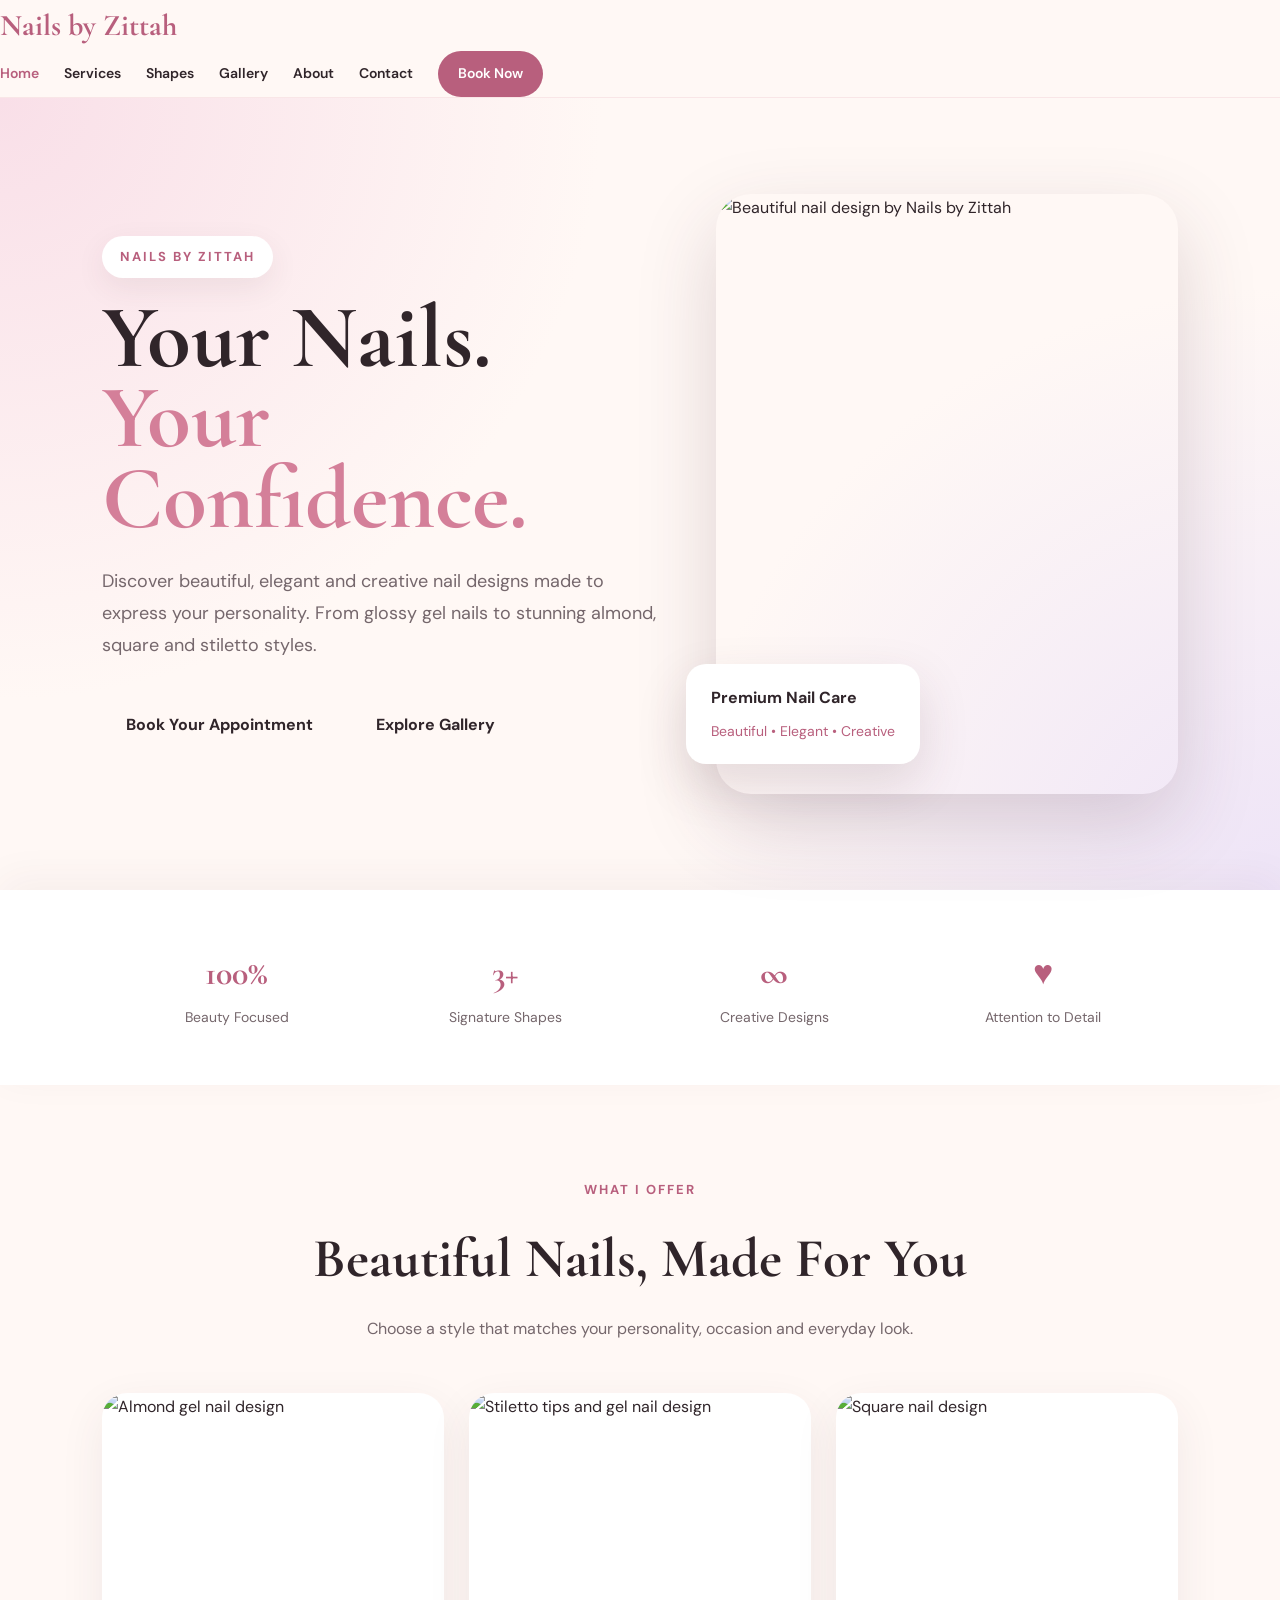
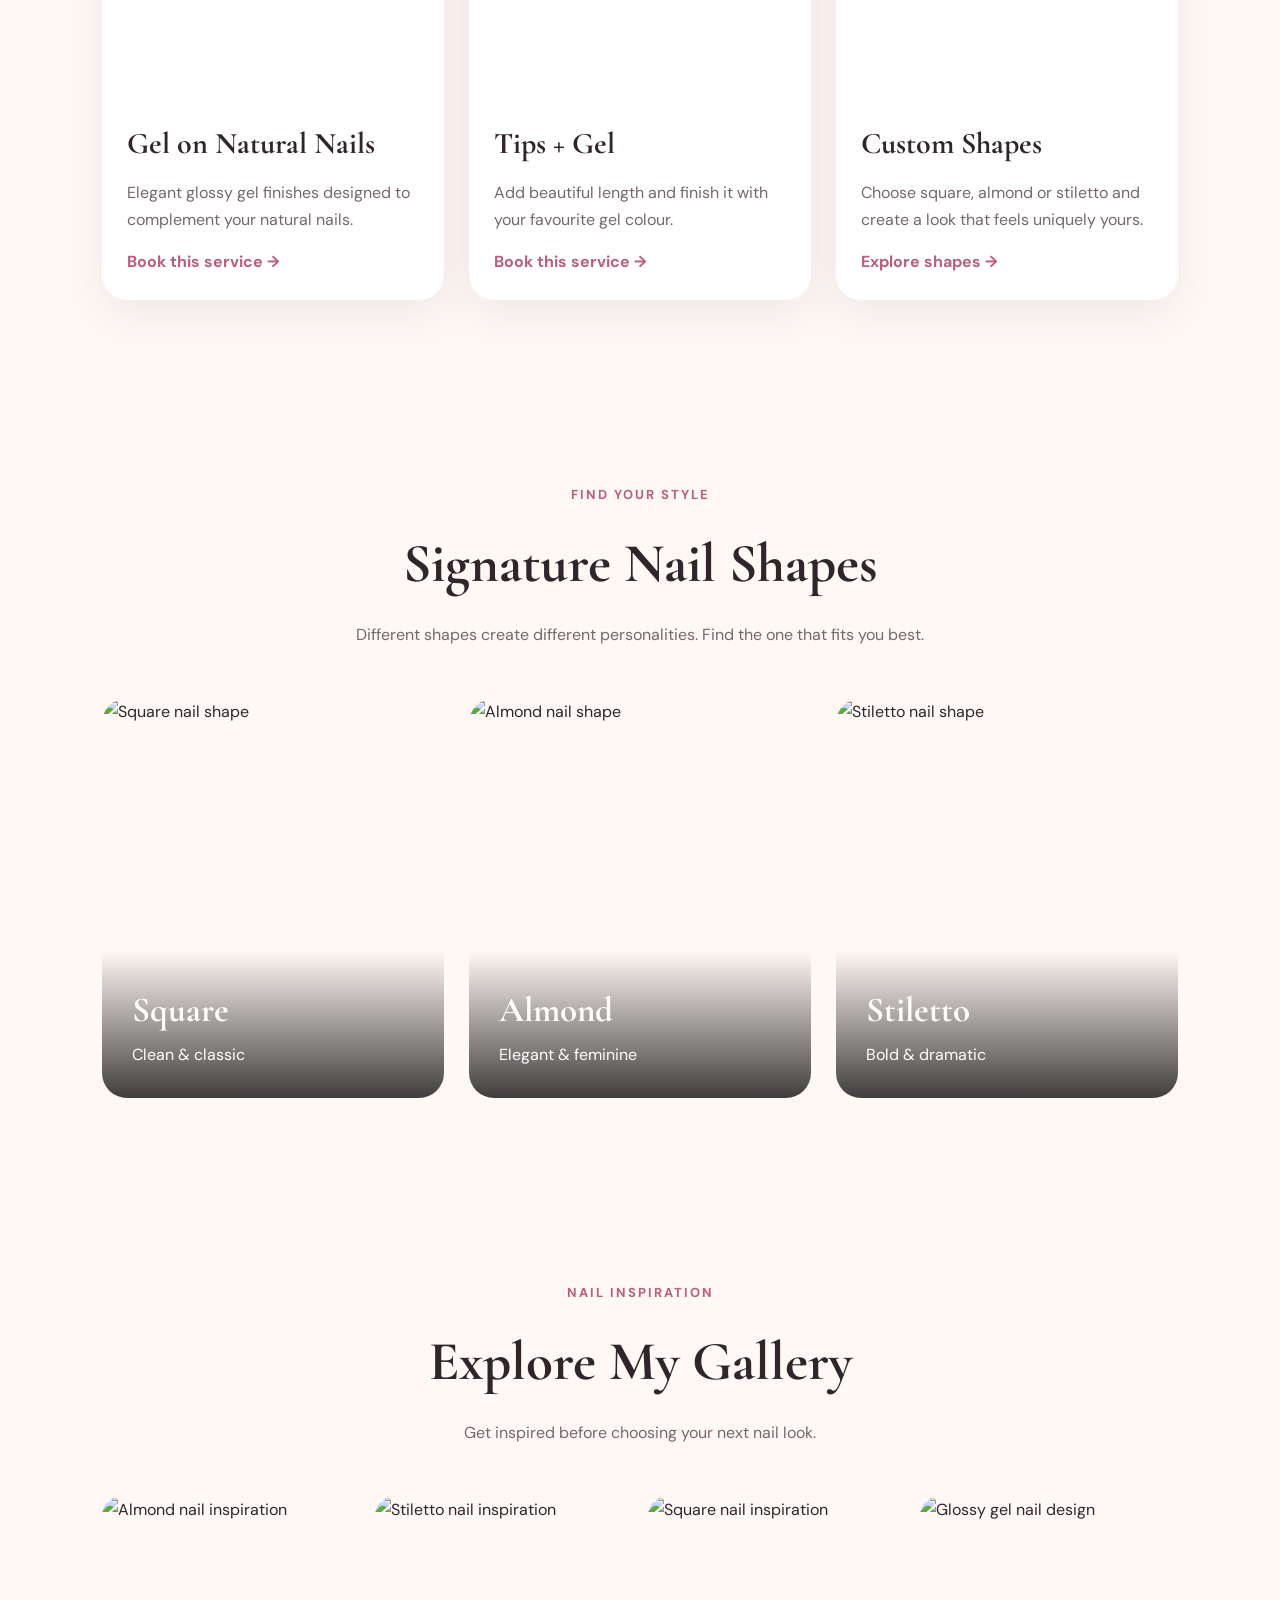
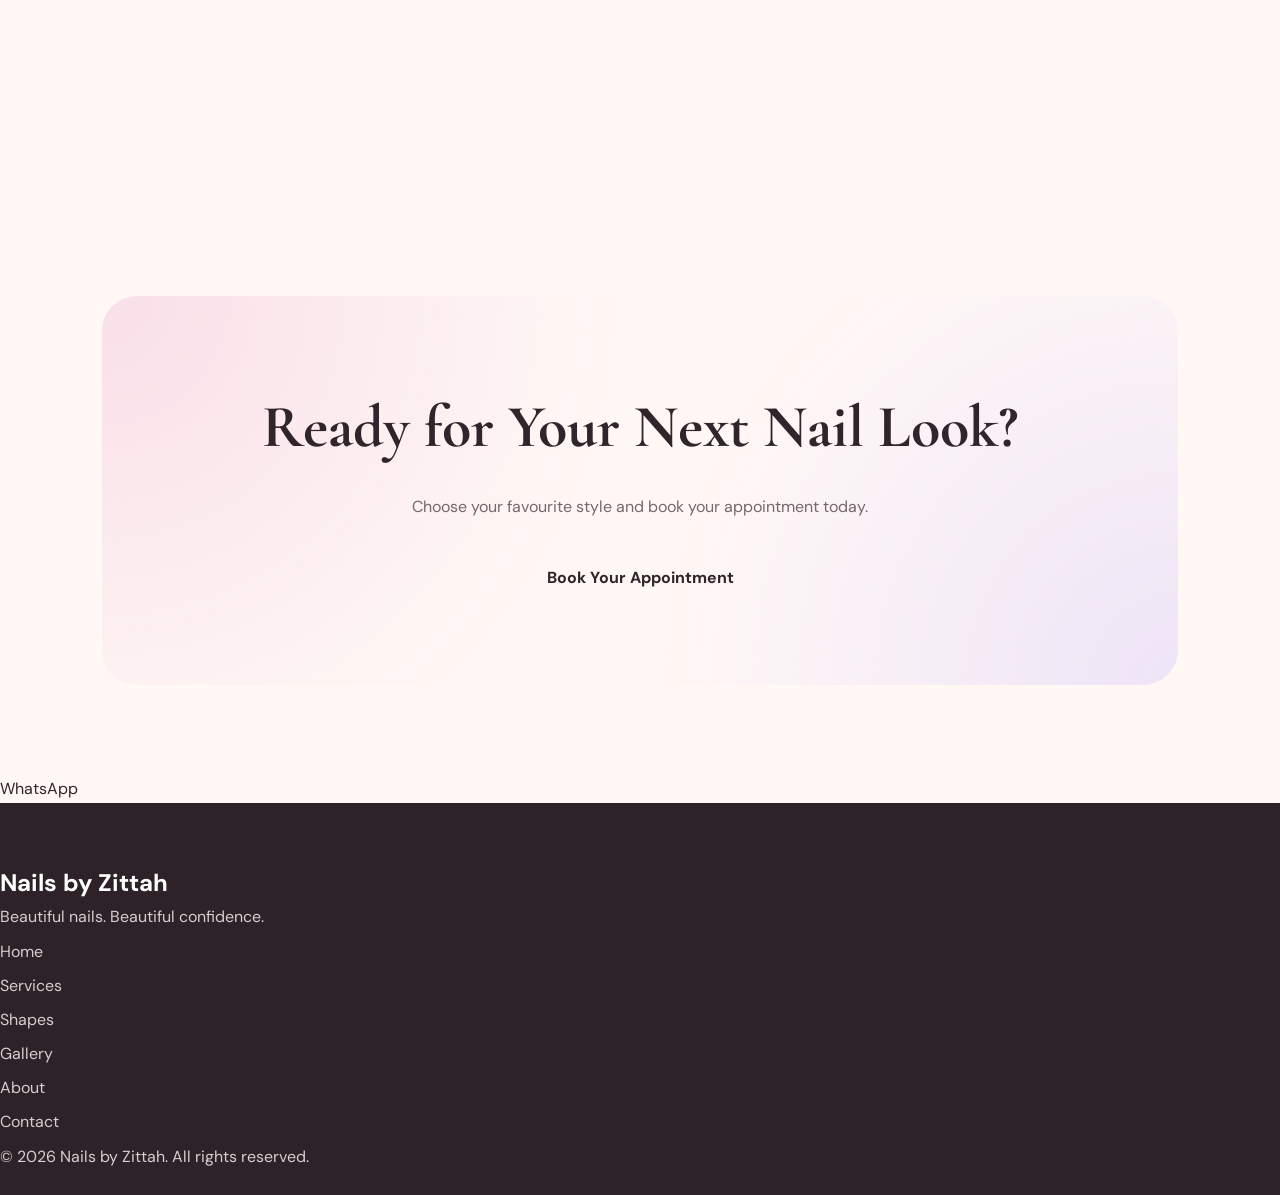
==== commit 73865e47: "Improve homepage SEO" ====
--- a/index.html
+++ b/index.html
@@ -1,1279 +1,403 @@
 <!DOCTYPE html>
 <html lang="en">
-
 <head>
 
+    <!-- BASIC SEO -->
     <meta charset="UTF-8">
-
-    <meta
-        name="viewport"
-        content="width=device-width, initial-scale=1.0">
-
-    <title>
-        Nails by Zittah | Beautiful Nails, Beautiful Confidence
-    </title>
-
-    <meta
-        name="description"
-        content="Nails by Zittah - beautiful, elegant and stylish nail designs. Book your next nail appointment today.">
-
+    <meta name="viewport" content="width=device-width, initial-scale=1.0">
+
+    <title>Nails by Zittah | Nail Artist & Nail Services in Kenya</title>
+
+    <meta name="description"
+        content="Nails by Zittah offers beautiful gel nails, tips and gel, almond, square and stiletto nail designs. Explore nail services and book your appointment today.">
+
+    <meta name="keywords"
+        content="Nails by Zittah, nail artist Kenya, nail technician Kenya, gel nails Kenya, tips and gel Kenya, almond nails, square nails, stiletto nails, nail designs Kenya">
+
+    <meta name="author" content="Nails by Zittah">
+
+    <!-- SEARCH ENGINE INSTRUCTIONS -->
+    <meta name="robots" content="index, follow">
+
+    <!-- CANONICAL URL -->
+    <link rel="canonical" href="https://nailsbyzittah.netlify.app/">
+
+    <!-- GOOGLE FONT -->
+    <link rel="preconnect" href="https://fonts.googleapis.com">
+    <link rel="preconnect" href="https://fonts.gstatic.com" crossorigin>
+
+    <!-- STYLESHEET -->
     <link rel="stylesheet" href="style.css">
 
+    <!-- SOCIAL MEDIA / FACEBOOK / WHATSAPP PREVIEW -->
+    <meta property="og:type" content="website">
+    <meta property="og:title" content="Nails by Zittah | Beautiful Nail Designs">
+    <meta property="og:description"
+        content="Discover beautiful nail designs, gel nails, tips and gel, almond, square and stiletto styles by Nails by Zittah.">
+    <meta property="og:url" content="https://nailsbyzittah.netlify.app/">
+    <meta property="og:image"
+        content="https://nailsbyzittah.netlify.app/images/home-nails.jpg">
+    <meta property="og:site_name" content="Nails by Zittah">
+
+    <!-- TWITTER / X -->
+    <meta name="twitter:card" content="summary_large_image">
+    <meta name="twitter:title" content="Nails by Zittah | Nail Artist & Nail Services">
+    <meta name="twitter:description"
+        content="Beautiful nail designs, gel nails and custom nail services by Nails by Zittah.">
+    <meta name="twitter:image"
+        content="https://nailsbyzittah.netlify.app/images/home-nails.jpg">
+
+    <!-- FAVICON -->
+    <link rel="icon" href="images/home-nails.jpg" type="image/jpeg">
+
+    <!-- GOOGLE SEARCH CONSOLE VERIFICATION -->
+    <!-- KEEP YOUR GOOGLE VERIFICATION FILE IN THE ROOT OF THE WEBSITE -->
+
+    <!-- LOCAL BUSINESS STRUCTURED DATA -->
+    <script type="application/ld+json">
+    {
+        "@context": "https://schema.org",
+        "@type": "BeautySalon",
+        "name": "Nails by Zittah",
+        "url": "https://nailsbyzittah.netlify.app/",
+        "telephone": "+254798573731",
+        "description": "Professional nail services including gel nails, tips and gel, almond, square and stiletto nail designs.",
+        "image": "https://nailsbyzittah.netlify.app/images/home-nails.jpg",
+        "priceRange": "$$",
+        "sameAs": []
+    }
+    </script>
+
     <style>
 
-        /* =========================
-           HOME PAGE
-        ========================= */
+        /* HOME PAGE */
 
         .home-hero {
-            min-height: 760px;
+            min-height: 88vh;
+            display: grid;
+            grid-template-columns: 1.1fr 0.9fr;
+            gap: 50px;
+            align-items: center;
+            padding: 80px 8%;
+            background:
+                radial-gradient(circle at top left, #f9dfe8, transparent 40%),
+                radial-gradient(circle at bottom right, #eee4f7, transparent 40%),
+                #fff8f5;
+        }
+
+        .home-hero-content {
+            max-width: 650px;
+        }
+
+        .home-badge {
+            display: inline-block;
+            padding: 10px 18px;
+            border-radius: 50px;
+            background: #ffffff;
+            color: #b85f7d;
+            font-weight: 700;
+            font-size: 13px;
+            letter-spacing: 2px;
+            box-shadow: 0 10px 30px rgba(80, 45, 60, 0.08);
+            margin-bottom: 20px;
+        }
+
+        .home-hero h1 {
+            font-family: "Cormorant Garamond", serif;
+            font-size: clamp(55px, 7vw, 95px);
+            line-height: 0.9;
+            margin: 0 0 25px;
+            color: #30252a;
+        }
+
+        .home-hero h1 span {
+            color: #d47f99;
+        }
+
+        .home-hero p {
+            font-size: 18px;
+            line-height: 1.8;
+            color: #75676c;
+            max-width: 560px;
+            margin-bottom: 35px;
+        }
+
+        .home-buttons {
             display: flex;
-            align-items: center;
+            gap: 15px;
+            flex-wrap: wrap;
+        }
+
+        .home-image-wrap {
+            position: relative;
+        }
+
+        .home-image-wrap img {
+            width: 100%;
+            height: 600px;
+            object-fit: cover;
+            border-radius: 35px;
+            box-shadow: 0 30px 80px rgba(80, 45, 60, 0.18);
+        }
+
+        .home-floating-card {
+            position: absolute;
+            left: -30px;
+            bottom: 30px;
+            background: #ffffff;
+            padding: 20px 25px;
+            border-radius: 20px;
+            box-shadow: 0 20px 50px rgba(80, 45, 60, 0.15);
+        }
+
+        .home-floating-card strong {
+            display: block;
+            color: #30252a;
+            margin-bottom: 5px;
+        }
+
+        .home-floating-card span {
+            color: #b85f7d;
+            font-size: 14px;
+        }
+
+        .home-stats {
+            display: grid;
+            grid-template-columns: repeat(4, 1fr);
+            background: #ffffff;
+            padding: 40px 8%;
+            box-shadow: 0 -10px 40px rgba(80, 45, 60, 0.05);
+        }
+
+        .home-stat {
+            text-align: center;
+            padding: 15px;
+        }
+
+        .home-stat strong {
+            display: block;
+            font-family: "Cormorant Garamond", serif;
+            font-size: 34px;
+            color: #b85f7d;
+        }
+
+        .home-stat span {
+            color: #75676c;
+            font-size: 14px;
+        }
+
+        .home-section {
+            padding: 90px 8%;
+        }
+
+        .home-section-heading {
+            text-align: center;
+            max-width: 700px;
+            margin: 0 auto 50px;
+        }
+
+        .home-section-heading span {
+            color: #b85f7d;
+            font-weight: 700;
+            letter-spacing: 2px;
+            font-size: 13px;
+        }
+
+        .home-section-heading h2 {
+            font-family: "Cormorant Garamond", serif;
+            font-size: 55px;
+            color: #30252a;
+            margin: 10px 0;
+        }
+
+        .home-section-heading p {
+            color: #75676c;
+            line-height: 1.7;
+        }
+
+        .home-service-grid {
+            display: grid;
+            grid-template-columns: repeat(3, 1fr);
+            gap: 25px;
+        }
+
+        .home-service-card {
+            background: #ffffff;
+            border-radius: 25px;
+            overflow: hidden;
+            box-shadow: 0 15px 45px rgba(80, 45, 60, 0.08);
+            transition: 0.3s ease;
+        }
+
+        .home-service-card:hover {
+            transform: translateY(-10px);
+            box-shadow: 0 25px 60px rgba(80, 45, 60, 0.15);
+        }
+
+        .home-service-card img {
+            width: 100%;
+            height: 300px;
+            object-fit: cover;
+        }
+
+        .home-service-content {
+            padding: 25px;
+        }
+
+        .home-service-content h3 {
+            font-family: "Cormorant Garamond", serif;
+            font-size: 30px;
+            margin-bottom: 10px;
+        }
+
+        .home-service-content p {
+            color: #75676c;
+            line-height: 1.7;
+        }
+
+        .home-service-content a {
+            display: inline-block;
+            margin-top: 15px;
+            color: #b85f7d;
+            font-weight: 700;
+        }
+
+        .home-shapes {
+            display: grid;
+            grid-template-columns: repeat(3, 1fr);
+            gap: 25px;
+        }
+
+        .home-shape {
             position: relative;
             overflow: hidden;
-
+            border-radius: 25px;
+            height: 400px;
+        }
+
+        .home-shape img {
+            width: 100%;
+            height: 100%;
+            object-fit: cover;
+            transition: 0.5s ease;
+        }
+
+        .home-shape:hover img {
+            transform: scale(1.08);
+        }
+
+        .home-shape-overlay {
+            position: absolute;
+            inset: auto 0 0;
+            padding: 30px;
+            color: #ffffff;
+            background: linear-gradient(transparent, rgba(0,0,0,0.75));
+        }
+
+        .home-shape-overlay h3 {
+            font-family: "Cormorant Garamond", serif;
+            font-size: 35px;
+            margin: 0;
+        }
+
+        .home-gallery {
+            display: grid;
+            grid-template-columns: repeat(4, 1fr);
+            gap: 15px;
+        }
+
+        .home-gallery img {
+            width: 100%;
+            height: 280px;
+            object-fit: cover;
+            border-radius: 20px;
+            transition: 0.3s ease;
+        }
+
+        .home-gallery img:hover {
+            transform: scale(1.03);
+        }
+
+        .home-cta {
+            margin: 30px 8% 90px;
+            padding: 80px 30px;
+            text-align: center;
+            border-radius: 35px;
             background:
-                radial-gradient(
-                    circle at 10% 20%,
-                    rgba(239,181,198,.55),
-                    transparent 30%
-                ),
-
-                radial-gradient(
-                    circle at 90% 80%,
-                    rgba(168,139,196,.28),
-                    transparent 32%
-                ),
-
+                radial-gradient(circle at top left, #f9dfe8, transparent 45%),
+                radial-gradient(circle at bottom right, #eee4f7, transparent 45%),
                 #fff8f5;
         }
 
-        .home-hero::before {
-            content: "";
-            position: absolute;
-
-            width: 500px;
-            height: 500px;
-
-            border-radius: 50%;
-
-            background: rgba(239,181,198,.18);
-
-            top: -200px;
-            right: -150px;
-
-            filter: blur(5px);
-        }
-
-        .home-hero-grid {
-
-            width: min(1200px, 92%);
-
-            margin: auto;
-
-            display: grid;
-
-            grid-template-columns:
-                1fr
-                1fr;
-
-            gap: 70px;
-
-            align-items: center;
-
-            position: relative;
-
-            z-index: 2;
-        }
-
-        .home-content {
-            animation:
-                homeText .9s ease forwards;
-        }
-
-        @keyframes homeText {
-
-            from {
-                opacity: 0;
-                transform: translateY(35px);
-            }
-
-            to {
-                opacity: 1;
-                transform: translateY(0);
-            }
-
-        }
-
-        .home-badge {
-
-            display: inline-flex;
-
-            align-items: center;
-
-            gap: 8px;
-
-            padding:
-                9px
-                16px;
-
-            border-radius: 30px;
-
-            background: rgba(255,255,255,.75);
-
-            border:
-                1px solid
-                rgba(212,127,153,.2);
-
-            color: var(--dark-pink);
-
-            font-size: 12px;
-
-            font-weight: 700;
-
-            letter-spacing: 1.5px;
-
-            margin-bottom: 22px;
-
-            box-shadow:
-                0 10px 35px
-                rgba(80,45,60,.06);
-        }
-
-        .home-content h1 {
-
-            font-family:
-                "Cormorant Garamond",
-                serif;
-
-            font-size:
-                clamp(
-                    58px,
-                    7vw,
-                    92px
-                );
-
-            line-height:
-                .88;
-
-            margin-bottom: 28px;
-
-            color: var(--dark);
-        }
-
-        .home-content h1 span {
-
-            display: block;
-
-            color:
-                var(--dark-pink);
-
-            font-style:
-                italic;
-
-            font-weight:
-                500;
-        }
-
-        .home-content p {
-
-            max-width:
-                550px;
-
-            color:
-                var(--grey);
-
-            font-size:
-                17px;
-
-            line-height:
-                1.8;
-
-            margin-bottom:
-                32px;
-        }
-
-        .home-buttons {
-
-            display:
-                flex;
-
-            gap:
-                14px;
-
-            flex-wrap:
-                wrap;
-        }
-
-        .home-primary {
-
-            background:
-                var(--dark-pink);
-
-            color:
-                white;
-
-            padding:
-                16px 27px;
-
-            border-radius:
-                40px;
-
-            font-weight:
-                700;
-
-            display:
-                inline-flex;
-
-            align-items:
-                center;
-
-            gap:
-                8px;
-
-            transition:
-                .3s;
-
-            box-shadow:
-                0 15px 35px
-                rgba(184,95,125,.25);
-        }
-
-        .home-primary:hover {
-
-            transform:
-                translateY(-4px);
-
-            background:
-                var(--purple);
-        }
-
-        .home-secondary {
-
-            border:
-                1px solid
-                var(--dark-pink);
-
-            color:
-                var(--dark-pink);
-
-            padding:
-                15px 25px;
-
-            border-radius:
-                40px;
-
-            font-weight:
-                700;
-
-            transition:
-                .3s;
-        }
-
-        .home-secondary:hover {
-
-            background:
-                var(--dark-pink);
-
-            color:
-                white;
-
-            transform:
-                translateY(-4px);
-        }
-
-        /* HERO IMAGE */
-
-        .home-visual {
-
-            position:
-                relative;
-
-            min-height:
-                600px;
-
-            animation:
-                homeImage 1s ease forwards;
-        }
-
-        @keyframes homeImage {
-
-            from {
-                opacity: 0;
-                transform: translateX(40px);
-            }
-
-            to {
-                opacity: 1;
-                transform: translateX(0);
-            }
-
-        }
-
-        .home-photo {
-
-            position:
-                absolute;
-
-            right:
-                0;
-
-            top:
-                0;
-
-            width:
-                88%;
-
-            height:
-                590px;
-
-            object-fit:
-                cover;
-
-            border-radius:
-                250px
-                250px
-                35px
-                35px;
-
-            box-shadow:
-                0 35px 90px
-                rgba(80,45,60,.18);
-        }
-
-        .home-photo-frame {
-
-            position:
-                absolute;
-
-            width:
-                88%;
-
-            height:
-                590px;
-
-            top:
-                18px;
-
-            right:
-                -18px;
-
-            border:
-                2px solid
-                rgba(212,127,153,.35);
-
-            border-radius:
-                250px
-                250px
-                35px
-                35px;
-
-            z-index:
-                -1;
-        }
-
-        .home-floating {
-
-            position:
-                absolute;
-
-            left:
-                -30px;
-
-            bottom:
-                45px;
-
-            background:
-                white;
-
-            padding:
-                22px;
-
-            border-radius:
-                20px;
-
-            box-shadow:
-                0 20px 60px
-                rgba(80,45,60,.15);
-
-            min-width:
-                220px;
-
-            z-index:
-                3;
-        }
-
-        .home-floating-top {
-
-            display:
-                flex;
-
-            align-items:
-                center;
-
-            gap:
-                12px;
-
-            margin-bottom:
-                10px;
-        }
-
-        .home-floating-icon {
-
-            width:
-                45px;
-
-            height:
-                45px;
-
-            border-radius:
-                50%;
-
-            background:
-                var(--light-pink);
-
-            display:
-                grid;
-
-            place-items:
-                center;
-
-            font-size:
-                22px;
-        }
-
-        .home-floating strong {
-
-            display:
-                block;
-
-            color:
-                var(--dark);
-
-            font-size:
-                15px;
-        }
-
-        .home-floating small {
-
-            color:
-                var(--grey);
-        }
-
-        .home-rating {
-
-            position:
-                absolute;
-
-            right:
-                -15px;
-
-            top:
-                90px;
-
-            background:
-                white;
-
-            padding:
-                16px 20px;
-
-            border-radius:
-                18px;
-
-            box-shadow:
-                0 20px 50px
-                rgba(80,45,60,.12);
-
-            z-index:
-                3;
-        }
-
-        .home-rating strong {
-
-            display:
-                block;
-
-            color:
-                var(--dark-pink);
-
-            font-size:
-                20px;
-        }
-
-        .home-rating span {
-
-            font-size:
-                12px;
-
-            color:
-                var(--grey);
-        }
-
-        /* STATS */
-
-        .home-stats {
-
-            background:
-                white;
-
-            padding:
-                30px 0;
-
-            border-top:
-                1px solid
-                #f1e4e8;
-
-            border-bottom:
-                1px solid
-                #f1e4e8;
-        }
-
-        .home-stats-grid {
-
-            display:
-                grid;
-
-            grid-template-columns:
-                repeat(4,1fr);
-
-            gap:
-                20px;
-        }
-
-        .stat {
-
-            text-align:
-                center;
-
-            padding:
-                10px;
-        }
-
-        .stat strong {
-
-            display:
-                block;
-
-            font-family:
-                "Cormorant Garamond",
-                serif;
-
-            font-size:
-                38px;
-
-            color:
-                var(--dark-pink);
-        }
-
-        .stat span {
-
-            font-size:
-                13px;
-
-            color:
-                var(--grey);
-
-            font-weight:
-                600;
-        }
-
-        /* FEATURED */
-
-        .home-featured {
-
-            padding:
-                100px 0;
-        }
-
-        .home-featured-heading {
-
-            display:
-                flex;
-
-            justify-content:
-                space-between;
-
-            align-items:
-                end;
-
-            gap:
-                30px;
-
-            margin-bottom:
-                45px;
-        }
-
-        .home-featured-heading h2 {
-
-            font-family:
-                "Cormorant Garamond",
-                serif;
-
-            font-size:
-                55px;
-
-            line-height:
-                .95;
-
-            max-width:
-                600px;
-        }
-
-        .home-featured-heading p {
-
-            max-width:
-                430px;
-
-            color:
-                var(--grey);
-        }
-
-        .home-service-grid {
-
-            display:
-                grid;
-
-            grid-template-columns:
-                1.15fr
-                .85fr;
-
-            gap:
-                25px;
-        }
-
-        .home-service {
-
-            position:
-                relative;
-
-            overflow:
-                hidden;
-
-            border-radius:
-                30px;
-
-            min-height:
-                450px;
-
-            box-shadow:
-                var(--shadow);
-
-            background:
-                white;
-        }
-
-        .home-service.large {
-
-            min-height:
-                540px;
-        }
-
-        .home-service img {
-
-            width:
-                100%;
-
-            height:
-                100%;
-
-            min-height:
-                450px;
-
-            object-fit:
-                cover;
-
-            transition:
-                .6s;
-        }
-
-        .home-service:hover img {
-
-            transform:
-                scale(1.06);
-        }
-
-        .home-service-overlay {
-
-            position:
-                absolute;
-
-            inset:
-                0;
-
-            background:
-                linear-gradient(
-                    to top,
-                    rgba(38,20,28,.82),
-                    transparent 60%
-                );
-        }
-
-        .home-service-info {
-
-            position:
-                absolute;
-
-            bottom:
-                28px;
-
-            left:
-                28px;
-
-            right:
-                28px;
-
-            color:
-                white;
-        }
-
-        .home-service-info small {
-
-            color:
-                var(--rose);
-
-            font-weight:
-                700;
-
-            letter-spacing:
-                1.5px;
-        }
-
-        .home-service-info h3 {
-
-            font-family:
-                "Cormorant Garamond",
-                serif;
-
-            font-size:
-                38px;
-
-            margin:
-                4px 0 8px;
-        }
-
-        .home-service-info p {
-
-            font-size:
-                14px;
-
-            max-width:
-                500px;
-
-            opacity:
-                .9;
-        }
-
-        .home-service-info a {
-
-            display:
-                inline-block;
-
-            margin-top:
-                15px;
-
-            background:
-                white;
-
-            color:
-                var(--dark);
-
-            padding:
-                10px 17px;
-
-            border-radius:
-                25px;
-
-            font-size:
-                12px;
-
-            font-weight:
-                700;
-        }
-
-        .home-service-stack {
-
-            display:
-                grid;
-
-            grid-template-rows:
-                1fr
-                1fr;
-
-            gap:
-                25px;
-        }
-
-        .home-service-stack .home-service {
-
-            min-height:
-                258px;
-        }
-
-        .home-service-stack .home-service img {
-
-            min-height:
-                258px;
-        }
-
-        .home-service-stack
-        .home-service-info h3 {
-
-            font-size:
-                30px;
-        }
-
-        /* SHAPES */
-
-        .home-shapes {
-
-            background:
-                linear-gradient(
-                    135deg,
-                    #fff1f5,
-                    #f3ebfa
-                );
-
-            padding:
-                100px 0;
-        }
-
-        .shape-showcase {
-
-            display:
-                grid;
-
-            grid-template-columns:
-                repeat(3,1fr);
-
-            gap:
-                22px;
-        }
-
-        .shape-card {
-
-            background:
-                rgba(255,255,255,.75);
-
-            padding:
-                12px;
-
-            border-radius:
-                28px;
-
-            box-shadow:
-                0 15px 45px
-                rgba(80,45,60,.07);
-
-            transition:
-                .35s;
-        }
-
-        .shape-card:hover {
-
-            transform:
-                translateY(-8px);
-        }
-
-        .shape-card img {
-
-            height:
-                350px;
-
-            object-fit:
-                cover;
-
-            border-radius:
-                21px;
-        }
-
-        .shape-card-content {
-
-            padding:
-                18px 10px 12px;
-        }
-
-        .shape-card-content h3 {
-
-            font-family:
-                "Cormorant Garamond",
-                serif;
-
-            font-size:
-                32px;
-        }
-
-        .shape-card-content p {
-
-            color:
-                var(--grey);
-
-            font-size:
-                14px;
-        }
-
-        /* HOME GALLERY */
-
-        .home-gallery {
-
-            padding:
-                100px 0;
-        }
-
-        .home-gallery-grid {
-
-            display:
-                grid;
-
-            grid-template-columns:
-                repeat(4,1fr);
-
-            gap:
-                18px;
-        }
-
-        .home-gallery-item {
-
-            overflow:
-                hidden;
-
-            border-radius:
-                22px;
-
-            height:
-                330px;
-
-            box-shadow:
-                var(--shadow);
-        }
-
-        .home-gallery-item img {
-
-            width:
-                100%;
-
-            height:
-                100%;
-
-            object-fit:
-                cover;
-
-            transition:
-                .5s;
-        }
-
-        .home-gallery-item:hover img {
-
-            transform:
-                scale(1.08);
-        }
-
-        .home-gallery-item:nth-child(2) {
-
-            transform:
-                translateY(30px);
-        }
-
-        .home-gallery-item:nth-child(4) {
-
-            transform:
-                translateY(30px);
-        }
-
-        /* FINAL CTA */
-
-        .home-final {
-
-            position:
-                relative;
-
-            overflow:
-                hidden;
-
-            margin:
-                20px auto 90px;
-
-            width:
-                min(1150px,92%);
-
-            padding:
-                85px 40px;
-
-            border-radius:
-                40px;
-
-            text-align:
-                center;
-
-            background:
-                linear-gradient(
-                    135deg,
-                    #f8dce6,
-                    #eee4f7
-                );
-        }
-
-        .home-final::before {
-
-            content:
-                "♡";
-
-            position:
-                absolute;
-
-            font-family:
-                "Cormorant Garamond",
-                serif;
-
-            font-size:
-                220px;
-
-            color:
-                rgba(255,255,255,.35);
-
-            left:
-                -30px;
-
-            top:
-                -80px;
-        }
-
-        .home-final::after {
-
-            content:
-                "✦";
-
-            position:
-                absolute;
-
-            font-size:
-                150px;
-
-            color:
-                rgba(255,255,255,.35);
-
-            right:
-                20px;
-
-            bottom:
-                -50px;
-        }
-
-        .home-final h2 {
-
-            font-family:
-                "Cormorant Garamond",
-                serif;
-
-            font-size:
-                60px;
-
-            line-height:
-                1;
-
-            margin-bottom:
-                18px;
-
-            position:
-                relative;
-
-            z-index:
-                2;
-        }
-
-        .home-final p {
-
-            color:
-                var(--grey);
-
-            margin-bottom:
-                28px;
-
-            position:
-                relative;
-
-            z-index:
-                2;
-        }
-
-        .home-final a {
-
-            position:
-                relative;
-
-            z-index:
-                2;
-        }
-
-        /* MOBILE */
-
-        @media(max-width:900px) {
+        .home-cta h2 {
+            font-family: "Cormorant Garamond", serif;
+            font-size: 60px;
+            color: #30252a;
+            margin-bottom: 15px;
+        }
+
+        .home-cta p {
+            color: #75676c;
+            margin-bottom: 30px;
+        }
+
+        @media (max-width: 900px) {
 
             .home-hero {
-                min-height:
-                    auto;
-
-                padding:
-                    80px 0;
-            }
-
-            .home-hero-grid {
-
-                grid-template-columns:
-                    1fr;
-
-            }
-
-            .home-visual {
-
-                min-height:
-                    520px;
-            }
-
-            .home-photo,
-            .home-photo-frame {
-
-                width:
-                    90%;
-
-                height:
-                    500px;
-            }
-
-            .home-stats-grid {
-
-                grid-template-columns:
-                    repeat(2,1fr);
-            }
-
-            .home-service-grid {
-
-                grid-template-columns:
-                    1fr;
-            }
-
-            .home-service-stack {
-
-                grid-template-columns:
-                    1fr 1fr;
-
-                grid-template-rows:
-                    1fr;
-            }
-
-            .shape-showcase {
-
-                grid-template-columns:
-                    repeat(2,1fr);
-            }
-
-            .home-gallery-grid {
-
-                grid-template-columns:
-                    repeat(2,1fr);
-            }
-
-        }
-
-        @media(max-width:650px) {
-
-            .home-content h1 {
-
-                font-size:
-                    55px;
-            }
-
-            .home-visual {
-
-                min-height:
-                    450px;
-            }
-
-            .home-photo,
-            .home-photo-frame {
-
-                height:
-                    430px;
-
-                width:
-                    94%;
-            }
-
-            .home-floating {
-
-                left:
-                    5px;
-
-                bottom:
-                    20px;
-            }
-
-            .home-rating {
-
-                right:
-                    0;
-
-                top:
-                    40px;
-            }
-
-            .home-stats-grid {
-
-                grid-template-columns:
-                    1fr 1fr;
-            }
-
-            .home-featured-heading {
-
-                display:
-                    block;
-            }
-
-            .home-featured-heading h2 {
-
-                font-size:
-                    45px;
-
-                margin-bottom:
-                    15px;
-            }
-
-            .home-service-stack {
-
-                grid-template-columns:
-                    1fr;
-            }
-
-            .shape-showcase {
-
-                grid-template-columns:
-                    1fr;
-            }
-
-            .home-gallery-grid {
-
-                grid-template-columns:
-                    1fr 1fr;
-            }
-
-            .home-gallery-item {
-
-                height:
-                    250px;
-            }
-
-            .home-gallery-item:nth-child(2),
-            .home-gallery-item:nth-child(4) {
-
-                transform:
-                    none;
-            }
-
-            .home-final h2 {
-
-                font-size:
-                    45px;
-            }
-
+                grid-template-columns: 1fr;
+                padding: 60px 5%;
+            }
+
+            .home-image-wrap img {
+                height: 500px;
+            }
+
+            .home-stats {
+                grid-template-columns: repeat(2, 1fr);
+                padding: 30px 5%;
+            }
+
+            .home-service-grid,
+            .home-shapes {
+                grid-template-columns: 1fr;
+            }
+
+            .home-gallery {
+                grid-template-columns: repeat(2, 1fr);
+            }
+
+            .home-section {
+                padding: 70px 5%;
+            }
+        }
+
+        @media (max-width: 600px) {
+
+            .home-hero h1 {
+                font-size: 55px;
+            }
+
+            .home-image-wrap img {
+                height: 420px;
+            }
+
+            .home-floating-card {
+                left: 15px;
+                bottom: 15px;
+            }
+
+            .home-gallery {
+                grid-template-columns: 1fr;
+            }
+
+            .home-cta {
+                margin: 20px 5% 60px;
+                padding: 60px 20px;
+            }
+
+            .home-cta h2 {
+                font-size: 45px;
+            }
         }
 
     </style>
@@ -1282,777 +406,461 @@
 
 <body>
 
-<!-- =========================
-     NAVIGATION
-========================= -->
+<!-- NAVIGATION -->
 
 <nav class="navbar">
 
-    <div class="container nav-inner">
-
-        <a
-            href="index.html"
-            class="logo">
-
-            Nails
-            <span>by Zittah</span>
-
+    <div class="logo">
+        Nails by Zittah
+    </div>
+
+    <div class="nav-links">
+
+        <a href="index.html" class="active">Home</a>
+
+        <a href="services.html">Services</a>
+
+        <a href="shapes.html">Shapes</a>
+
+        <a href="gallery.html">Gallery</a>
+
+        <a href="about.html">About</a>
+
+        <a href="contact.html">Contact</a>
+
+        <a href="booking.html" class="nav-book">
+            Book Now
         </a>
 
-        <div class="nav-links">
-
-            <a
-                href="index.html"
-                class="active">
-                Home
+    </div>
+
+</nav>
+
+
+<!-- HERO -->
+
+<section class="home-hero">
+
+    <div class="home-hero-content">
+
+        <span class="home-badge">
+            NAILS BY ZITTAH
+        </span>
+
+        <h1>
+            Your Nails.<br>
+            <span>Your Confidence.</span>
+        </h1>
+
+        <p>
+            Discover beautiful, elegant and creative nail designs
+            made to express your personality. From glossy gel nails
+            to stunning almond, square and stiletto styles.
+        </p>
+
+        <div class="home-buttons">
+
+            <a href="booking.html" class="btn">
+                Book Your Appointment
             </a>
 
-            <a href="services.html">
-                Services
+            <a href="gallery.html" class="btn btn-outline">
+                Explore Gallery
             </a>
 
-            <a href="shapes.html">
-                Shapes
-            </a>
-
-            <a href="gallery.html">
-                Gallery
-            </a>
-
-            <a href="about.html">
-                About
-            </a>
-
-            <a href="contact.html">
-                Contact
-            </a>
-
-            <a
-                href="booking.html"
-                class="nav-book">
-                Book Now
-            </a>
-
         </div>
 
     </div>
 
-</nav>
-
-
-<!-- =========================
-     HERO
-========================= -->
-
-<section class="home-hero">
-
-    <div class="home-hero-grid">
-
-        <div class="home-content">
-
-            <div class="home-badge">
-
-                ✦
-                NAILS BY ZITTAH
+
+    <div class="home-image-wrap">
+
+        <img
+            src="images/home-nails.jpg"
+            alt="Beautiful nail design by Nails by Zittah"
+        >
+
+        <div class="home-floating-card">
+
+            <strong>
+                Premium Nail Care
+            </strong>
+
+            <span>
+                Beautiful • Elegant • Creative
+            </span>
+
+        </div>
+
+    </div>
+
+</section>
+
+
+<!-- STATS -->
+
+<section class="home-stats">
+
+    <div class="home-stat">
+        <strong>100%</strong>
+        <span>Beauty Focused</span>
+    </div>
+
+    <div class="home-stat">
+        <strong>3+</strong>
+        <span>Signature Shapes</span>
+    </div>
+
+    <div class="home-stat">
+        <strong>∞</strong>
+        <span>Creative Designs</span>
+    </div>
+
+    <div class="home-stat">
+        <strong>♥</strong>
+        <span>Attention to Detail</span>
+    </div>
+
+</section>
+
+
+<!-- SERVICES -->
+
+<section class="home-section">
+
+    <div class="home-section-heading">
+
+        <span>
+            WHAT I OFFER
+        </span>
+
+        <h2>
+            Beautiful Nails, Made For You
+        </h2>
+
+        <p>
+            Choose a style that matches your personality,
+            occasion and everyday look.
+        </p>
+
+    </div>
+
+
+    <div class="home-service-grid">
+
+        <article class="home-service-card">
+
+            <img
+                src="https://thepinkissue.com/wp-content/uploads/2025/09/Almond-fall-nail-ideas.jpg"
+                alt="Almond gel nail design"
+                loading="lazy"
+            >
+
+            <div class="home-service-content">
+
+                <h3>
+                    Gel on Natural Nails
+                </h3>
+
+                <p>
+                    Elegant glossy gel finishes designed
+                    to complement your natural nails.
+                </p>
+
+                <a href="booking.html?service=Gel%20on%20Natural%20Nails">
+                    Book this service →
+                </a>
 
             </div>
 
-            <h1>
-
-                Your Nails.
-                <span>Your Confidence.</span>
-
-            </h1>
-
-            <p>
-
-                Elegant nail designs created to make
-                you feel beautiful, confident and
-                completely yourself.
-
-                From natural elegance to bold,
-                statement-making styles —
-                your perfect nails start here.
-
-            </p>
-
-            <div class="home-buttons">
-
-                <a
-                    href="booking.html"
-                    class="home-primary">
-
-                    Book Appointment
-                    →
-
+        </article>
+
+
+        <article class="home-service-card">
+
+            <img
+                src="https://nailsforconfidence.com/wp-content/uploads/2025/07/5-fall-stiletto-nail-art-design.jpg"
+                alt="Stiletto tips and gel nail design"
+                loading="lazy"
+            >
+
+            <div class="home-service-content">
+
+                <h3>
+                    Tips + Gel
+                </h3>
+
+                <p>
+                    Add beautiful length and finish it
+                    with your favourite gel colour.
+                </p>
+
+                <a href="booking.html?service=Tips%20%2B%20Gel">
+                    Book this service →
                 </a>
 
-                <a
-                    href="gallery.html"
-                    class="home-secondary">
-
-                    Explore My Work
-
+            </div>
+
+        </article>
+
+
+        <article class="home-service-card">
+
+            <img
+                src="https://www.instyle.com/thmb/RQlxj5Fkp6_SUbH6SBDZaYMpquI=/750x0/filters:no_upscale():max_bytes(150000):strip_icc():format(webp)/Squarenails-dcefe777703c4f168eab9023bb034ae7.jpg"
+                alt="Square nail design"
+                loading="lazy"
+            >
+
+            <div class="home-service-content">
+
+                <h3>
+                    Custom Shapes
+                </h3>
+
+                <p>
+                    Choose square, almond or stiletto
+                    and create a look that feels uniquely yours.
+                </p>
+
+                <a href="shapes.html">
+                    Explore shapes →
                 </a>
 
             </div>
 
-        </div>
-
-
-        <div class="home-visual">
-
-            <img
-                src="images/home-nails.jpg"
-                alt="Beautiful nail design"
-                class="home-photo">
-
-            <div class="home-photo-frame"></div>
-
-
-            <div class="home-rating">
-
-                <strong>
-                    ✦ 5.0
-                </strong>
-
-                <span>
-                    Beautiful Nail Experience
-                </span>
-
-            </div>
-
-
-            <div class="home-floating">
-
-                <div class="home-floating-top">
-
-                    <div class="home-floating-icon">
-                        💅
-                    </div>
-
-                    <div>
-
-                        <strong>
-                            Premium Nail Care
-                        </strong>
-
-                        <small>
-                            Clean • Stylish • Elegant
-                        </small>
-
-                    </div>
-
-                </div>
-
-                <small>
-                    Designed specially for you ♡
-                </small>
-
-            </div>
-
-        </div>
+        </article>
 
     </div>
 
 </section>
 
 
-<!-- =========================
-     STATS
-========================= -->
-
-<section class="home-stats">
-
-    <div class="container">
-
-        <div class="home-stats-grid">
-
-            <div class="stat">
-
-                <strong>
-                    100%
-                </strong>
-
-                <span>
-                    Beauty Focused
-                </span>
-
-            </div>
-
-            <div class="stat">
-
-                <strong>
-                    3+
-                </strong>
-
-                <span>
-                    Signature Shapes
-                </span>
-
-            </div>
-
-            <div class="stat">
-
-                <strong>
-                    ♡
-                </strong>
-
-                <span>
-                    Personal Style
-                </span>
-
-            </div>
-
-            <div class="stat">
-
-                <strong>
-                    ✦
-                </strong>
-
-                <span>
-                    Attention to Detail
-                </span>
-
-            </div>
-
-        </div>
-
-    </div>
-
-</section>
-
-
-<!-- =========================
-     FEATURED SERVICES
-========================= -->
-
-<section class="home-featured">
-
-    <div class="container">
-
-        <div class="home-featured-heading">
-
-            <div>
-
-                <div class="eyebrow">
-                    SIGNATURE SERVICES
-                </div>
-
-                <h2>
-                    Nail Looks Made
-                    For Your Style.
-                </h2>
-
-            </div>
-
-            <p>
-
-                Whether you want something soft and
-                elegant or bold and unforgettable,
-                choose a look that feels like you.
-
-            </p>
-
-        </div>
-
-
-        <div class="home-service-grid">
-
-            <!-- LARGE -->
-
-            <div class="home-service large">
-
-                <img
-                    src="https://thepinkissue.com/wp-content/uploads/2025/09/Almond-fall-nail-ideas.jpg"
-                    alt="Almond nail design">
-
-                <div class="home-service-overlay"></div>
-
-                <div class="home-service-info">
-
-                    <small>
-                        MOST LOVED
-                    </small>
-
-                    <h3>
-                        Gel on Natural Nails
-                    </h3>
-
-                    <p>
-                        Clean, glossy and elegant.
-                        Perfect for a timeless everyday look.
-                    </p>
-
-                    <a
-                        href="booking.html?service=Gel%20on%20Natural%20Nails">
-
-                        Book This Look
-
-                    </a>
-
-                </div>
-
-            </div>
-
-
-            <!-- STACK -->
-
-            <div class="home-service-stack">
-
-                <div class="home-service">
-
-                    <img
-                        src="https://nailsforconfidence.com/wp-content/uploads/2025/07/5-fall-stiletto-nail-art-design.jpg"
-                        alt="Stiletto nail design">
-
-                    <div class="home-service-overlay"></div>
-
-                    <div class="home-service-info">
-
-                        <small>
-                            BOLD & BEAUTIFUL
-                        </small>
-
-                        <h3>
-                            Tips + Gel
-                        </h3>
-
-                        <p>
-                            Beautiful length with
-                            a glamorous finish.
-                        </p>
-
-                        <a
-                            href="booking.html?service=Tips%20%2B%20Gel">
-
-                            Explore
-
-                        </a>
-
-                    </div>
-
-                </div>
-
-
-                <div class="home-service">
-
-                    <img
-                        src="https://www.instyle.com/thmb/RQlxj5Fkp6_SUbH6SBDZaYMpquI=/750x0/filters:no_upscale():max_bytes(150000):strip_icc():format(webp)/Squarenails-dcefe777703c4f168eab9023bb034ae7.jpg"
-                        alt="Square nail design">
-
-                    <div class="home-service-overlay"></div>
-
-                    <div class="home-service-info">
-
-                        <small>
-                            CLASSIC
-                        </small>
-
-                        <h3>
-                            Custom Shapes
-                        </h3>
-
-                        <p>
-                            Square, Almond or Stiletto.
-                        </p>
-
-                        <a href="shapes.html">
-
-                            Choose Shape
-
-                        </a>
-
-                    </div>
-
-                </div>
-
-            </div>
-
-        </div>
-
-    </div>
-
-</section>
-
-
-<!-- =========================
-     SHAPES
-========================= -->
-
-<section class="home-shapes">
-
-    <div class="container">
-
-        <div class="section-heading">
-
-            <div class="eyebrow">
-                FIND YOUR SHAPE
-            </div>
-
-            <h2>
-                Which Nail Shape
-                Is You?
-            </h2>
-
-            <p>
-                Your nail shape can completely
-                transform your look.
-            </p>
-
-        </div>
-
-
-        <div class="shape-showcase">
-
-
-            <!-- SQUARE -->
-
-            <div class="shape-card">
+<!-- SHAPES -->
+
+<section class="home-section">
+
+    <div class="home-section-heading">
+
+        <span>
+            FIND YOUR STYLE
+        </span>
+
+        <h2>
+            Signature Nail Shapes
+        </h2>
+
+        <p>
+            Different shapes create different personalities.
+            Find the one that fits you best.
+        </p>
+
+    </div>
+
+
+    <div class="home-shapes">
+
+        <a href="shapes.html">
+
+            <div class="home-shape">
 
                 <img
                     src="https://www.instyle.com/thmb/RQlxj5Fkp6_SUbH6SBDZaYMpquI=/750x0/filters:no_upscale():max_bytes(150000):strip_icc():format(webp)/Squarenails-dcefe777703c4f168eab9023bb034ae7.jpg"
-                    alt="Square Nails">
-
-                <div class="shape-card-content">
-
-                    <div class="eyebrow">
-                        CLASSIC
-                    </div>
+                    alt="Square nail shape"
+                    loading="lazy"
+                >
+
+                <div class="home-shape-overlay">
 
                     <h3>
                         Square
                     </h3>
 
                     <p>
-                        Clean, neat and timeless.
+                        Clean & classic
                     </p>
 
-                    <br>
-
-                    <a
-                        href="booking.html?shape=Square"
-                        class="btn btn-secondary">
-
-                        Choose Square
-
-                    </a>
-
                 </div>
 
             </div>
 
-
-            <!-- ALMOND -->
-
-            <div class="shape-card">
+        </a>
+
+
+        <a href="shapes.html">
+
+            <div class="home-shape">
 
                 <img
                     src="https://thepinkissue.com/wp-content/uploads/2025/09/Almond-fall-nail-ideas.jpg"
-                    alt="Almond Nails">
-
-                <div class="shape-card-content">
-
-                    <div class="eyebrow">
-                        TRENDING
-                    </div>
+                    alt="Almond nail shape"
+                    loading="lazy"
+                >
+
+                <div class="home-shape-overlay">
 
                     <h3>
                         Almond
                     </h3>
 
                     <p>
-                        Feminine, elegant and flattering.
+                        Elegant & feminine
                     </p>
 
-                    <br>
-
-                    <a
-                        href="booking.html?shape=Almond"
-                        class="btn btn-secondary">
-
-                        Choose Almond
-
-                    </a>
-
                 </div>
 
             </div>
 
-
-            <!-- STILETTO -->
-
-            <div class="shape-card">
+        </a>
+
+
+        <a href="shapes.html">
+
+            <div class="home-shape">
 
                 <img
                     src="https://nailsforconfidence.com/wp-content/uploads/2025/07/5-fall-stiletto-nail-art-design.jpg"
-                    alt="Stiletto Nails">
-
-                <div class="shape-card-content">
-
-                    <div class="eyebrow">
-                        BOLD
-                    </div>
+                    alt="Stiletto nail shape"
+                    loading="lazy"
+                >
+
+                <div class="home-shape-overlay">
 
                     <h3>
                         Stiletto
                     </h3>
 
                     <p>
-                        Dramatic, confident and unforgettable.
+                        Bold & dramatic
                     </p>
 
-                    <br>
-
-                    <a
-                        href="booking.html?shape=Stiletto"
-                        class="btn btn-secondary">
-
-                        Choose Stiletto
-
-                    </a>
-
                 </div>
 
             </div>
 
-        </div>
+        </a>
 
     </div>
 
 </section>
 
 
-<!-- =========================
-     GALLERY PREVIEW
-========================= -->
-
-<section class="home-gallery">
-
-    <div class="container">
-
-        <div class="section-heading">
-
-            <div class="eyebrow">
-                NAIL INSPIRATION
-            </div>
-
-            <h2>
-                A Little Taste
-                of My Work
-            </h2>
-
-            <p>
-                Find your next favourite nail look.
-            </p>
-
-        </div>
-
-
-        <div class="home-gallery-grid">
-
-            <div class="home-gallery-item">
-
-                <img
-                    src="https://thepinkissue.com/wp-content/uploads/2025/09/Almond-fall-nail-ideas.jpg"
-                    alt="Almond Nails">
-
-            </div>
-
-            <div class="home-gallery-item">
-
-                <img
-                    src="https://nailsforconfidence.com/wp-content/uploads/2025/07/5-fall-stiletto-nail-art-design.jpg"
-                    alt="Stiletto Nails">
-
-            </div>
-
-            <div class="home-gallery-item">
-
-                <img
-                    src="https://www.instyle.com/thmb/RQlxj5Fkp6_SUbH6SBDZaYMpquI=/750x0/filters:no_upscale():max_bytes(150000):strip_icc():format(webp)/Squarenails-dcefe777703c4f168eab9023bb034ae7.jpg"
-                    alt="Square Nails">
-
-            </div>
-
-            <div class="home-gallery-item">
-
-                <img
-                    src="https://images.unsplash.com/photo-1610992015732-2449b76344bc?auto=format&fit=crop&w=1000&q=85"
-                    alt="Glossy Gel Nails">
-
-            </div>
-
-        </div>
-
-
-        <div style="
-            text-align:center;
-            margin-top:55px;
-        ">
-
-            <a
-                href="gallery.html"
-                class="btn btn-primary">
-
-                View Full Gallery
-
-            </a>
-
-        </div>
+<!-- GALLERY -->
+
+<section class="home-section">
+
+    <div class="home-section-heading">
+
+        <span>
+            NAIL INSPIRATION
+        </span>
+
+        <h2>
+            Explore My Gallery
+        </h2>
+
+        <p>
+            Get inspired before choosing your next nail look.
+        </p>
+
+    </div>
+
+
+    <div class="home-gallery">
+
+        <img
+            src="https://thepinkissue.com/wp-content/uploads/2025/09/Almond-fall-nail-ideas.jpg"
+            alt="Almond nail inspiration"
+            loading="lazy"
+        >
+
+        <img
+            src="https://nailsforconfidence.com/wp-content/uploads/2025/07/5-fall-stiletto-nail-art-design.jpg"
+            alt="Stiletto nail inspiration"
+            loading="lazy"
+        >
+
+        <img
+            src="https://www.instyle.com/thmb/RQlxj5Fkp6_SUbH6SBDZaYMpquI=/750x0/filters:no_upscale():max_bytes(150000):strip_icc():format(webp)/Squarenails-dcefe777703c4f168eab9023bb034ae7.jpg"
+            alt="Square nail inspiration"
+            loading="lazy"
+        >
+
+        <img
+            src="https://images.unsplash.com/photo-1610992015732-2449b76344bc?auto=format&fit=crop&w=1000&q=85"
+            alt="Glossy gel nail design"
+            loading="lazy"
+        >
 
     </div>
 
 </section>
 
 
-<!-- =========================
-     FINAL CTA
-========================= -->
-
-<section class="home-final">
-
-    <div class="eyebrow">
-        YOUR NEXT NAIL LOOK
-    </div>
+<!-- CALL TO ACTION -->
+
+<section class="home-cta">
 
     <h2>
-        Ready to Feel
-        Beautiful?
+        Ready for Your Next Nail Look?
     </h2>
 
     <p>
-        Let's create nails that make
-        you smile every time you look at them.
+        Choose your favourite style and book your appointment today.
     </p>
 
-    <a
-        href="booking.html"
-        class="btn btn-primary">
-
+    <a href="booking.html" class="btn">
         Book Your Appointment
-
     </a>
 
 </section>
-
-
-<!-- =========================
-     FOOTER
-========================= -->
-
-<footer>
-
-    <div class="container">
-
-        <div class="footer-grid">
-
-            <div>
-
-                <h3>
-                    Nails by Zittah
-                </h3>
-
-                <p>
-                    Beautiful nails.
-                    Beautiful confidence.
-                </p>
-
-                <br>
-
-                <p>
-                    Your style.
-                    Your beauty.
-                    Your moment.
-                </p>
-
-            </div>
-
-
-            <div class="footer-links">
-
-                <h4>
-                    Quick Links
-                </h4>
-
-                <a href="index.html">
-                    Home
-                </a>
-
-                <a href="services.html">
-                    Services
-                </a>
-
-                <a href="shapes.html">
-                    Shapes
-                </a>
-
-                <a href="gallery.html">
-                    Gallery
-                </a>
-
-                <a href="about.html">
-                    About
-                </a>
-
-                <a href="contact.html">
-                    Contact
-                </a>
-
-            </div>
-
-
-            <div>
-
-                <h4>
-                    Book & Contact
-                </h4>
-
-                <p>
-                    +254 798 573 731
-                </p>
-
-                <br>
-
-                <a
-                    href="https://wa.me/254798573731"
-                    target="_blank"
-                    class="btn btn-primary">
-
-                    WhatsApp Me
-
-                </a>
-
-            </div>
-
-        </div>
-
-
-        <div class="copyright">
-
-            © 2026 Nails by Zittah.
-            All Rights Reserved.
-
-        </div>
-
-    </div>
-
-</footer>
 
 
 <!-- WHATSAPP -->
 
 <a
     href="https://wa.me/254798573731"
-    class="whatsapp"
+    class="whatsapp-float"
     target="_blank"
-    aria-label="Chat with Nails by Zittah on WhatsApp">
-
-    ☎
-
+    rel="noopener"
+    aria-label="Chat with Nails by Zittah on WhatsApp"
+>
+    WhatsApp
 </a>
 
 
+<!-- FOOTER -->
+
+<footer class="footer">
+
+    <div class="footer-inner">
+
+        <h2>
+            Nails by Zittah
+        </h2>
+
+        <p>
+            Beautiful nails. Beautiful confidence.
+        </p>
+
+        <div class="footer-links">
+
+            <a href="index.html">Home</a>
+            <a href="services.html">Services</a>
+            <a href="shapes.html">Shapes</a>
+            <a href="gallery.html">Gallery</a>
+            <a href="about.html">About</a>
+            <a href="contact.html">Contact</a>
+
+        </div>
+
+        <p class="footer-copy">
+            © 2026 Nails by Zittah. All rights reserved.
+        </p>
+
+    </div>
+
+</footer>
+
 </body>
-
 </html>
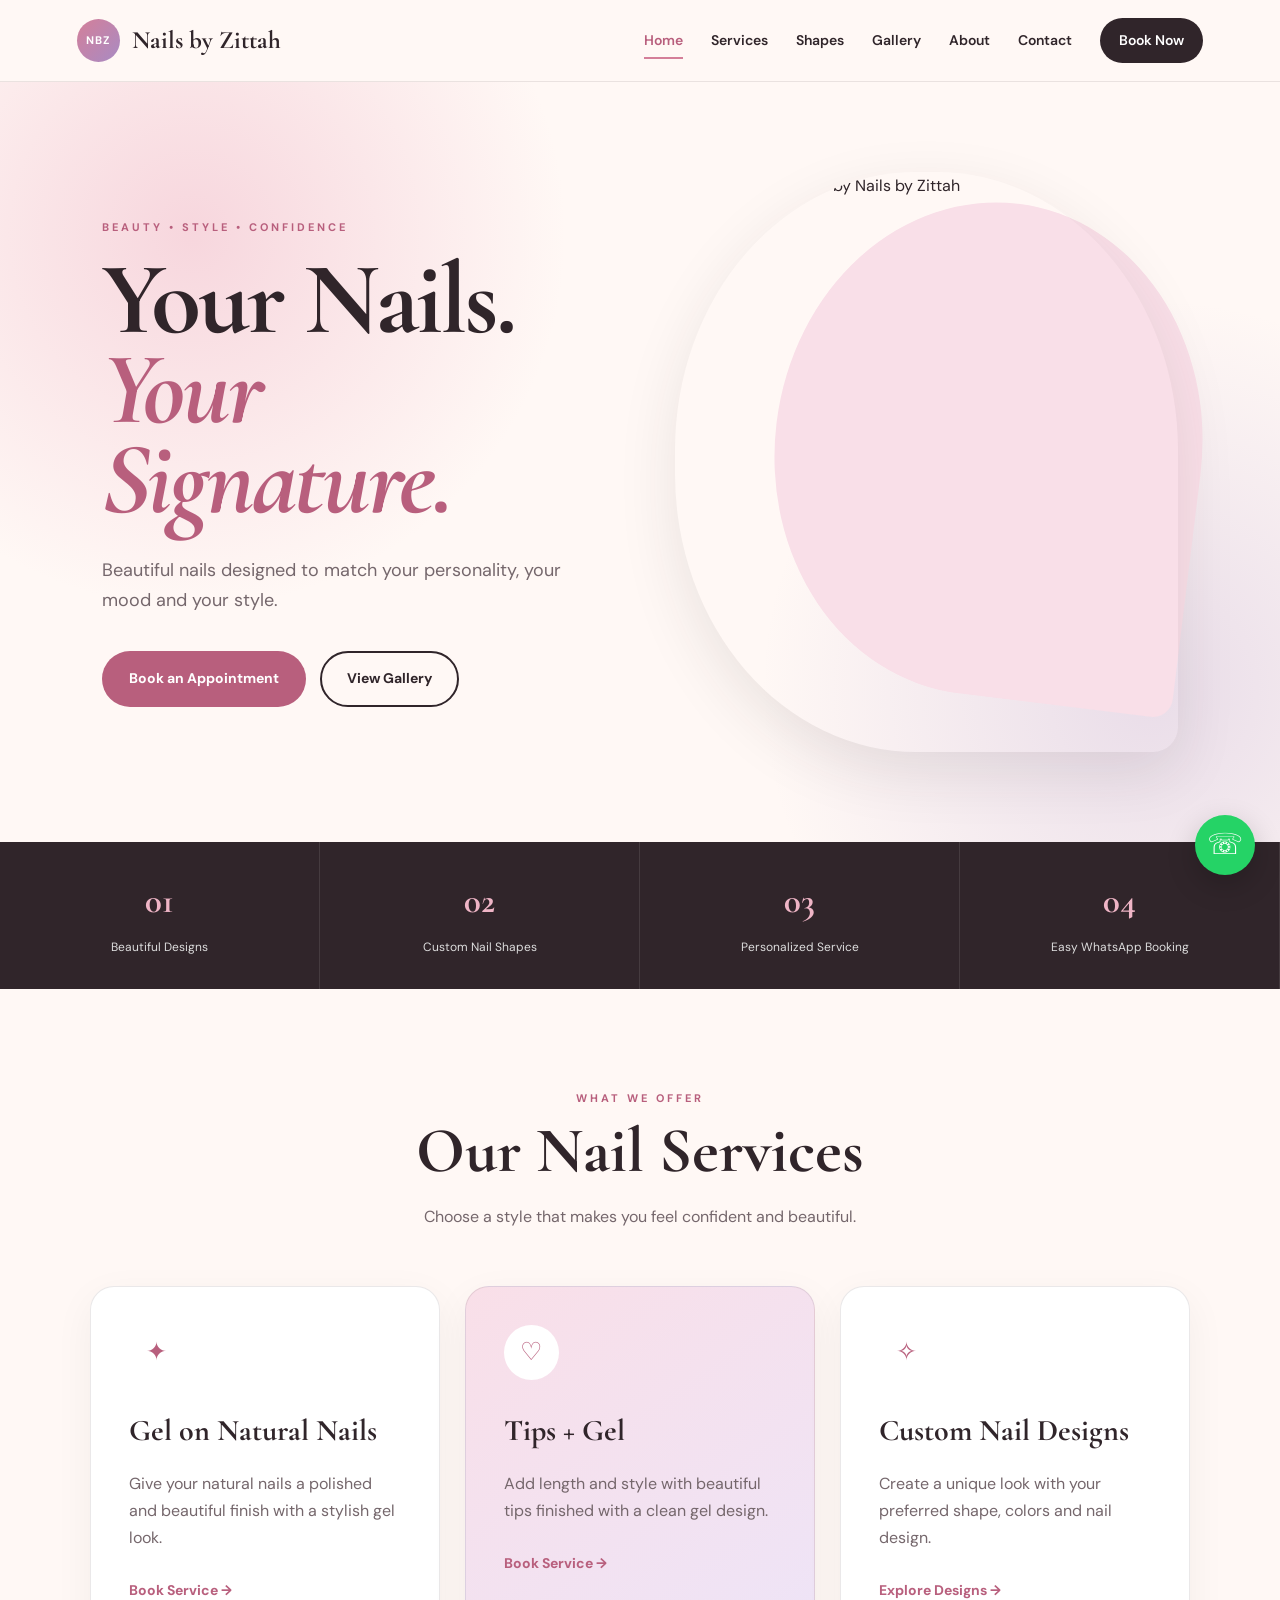
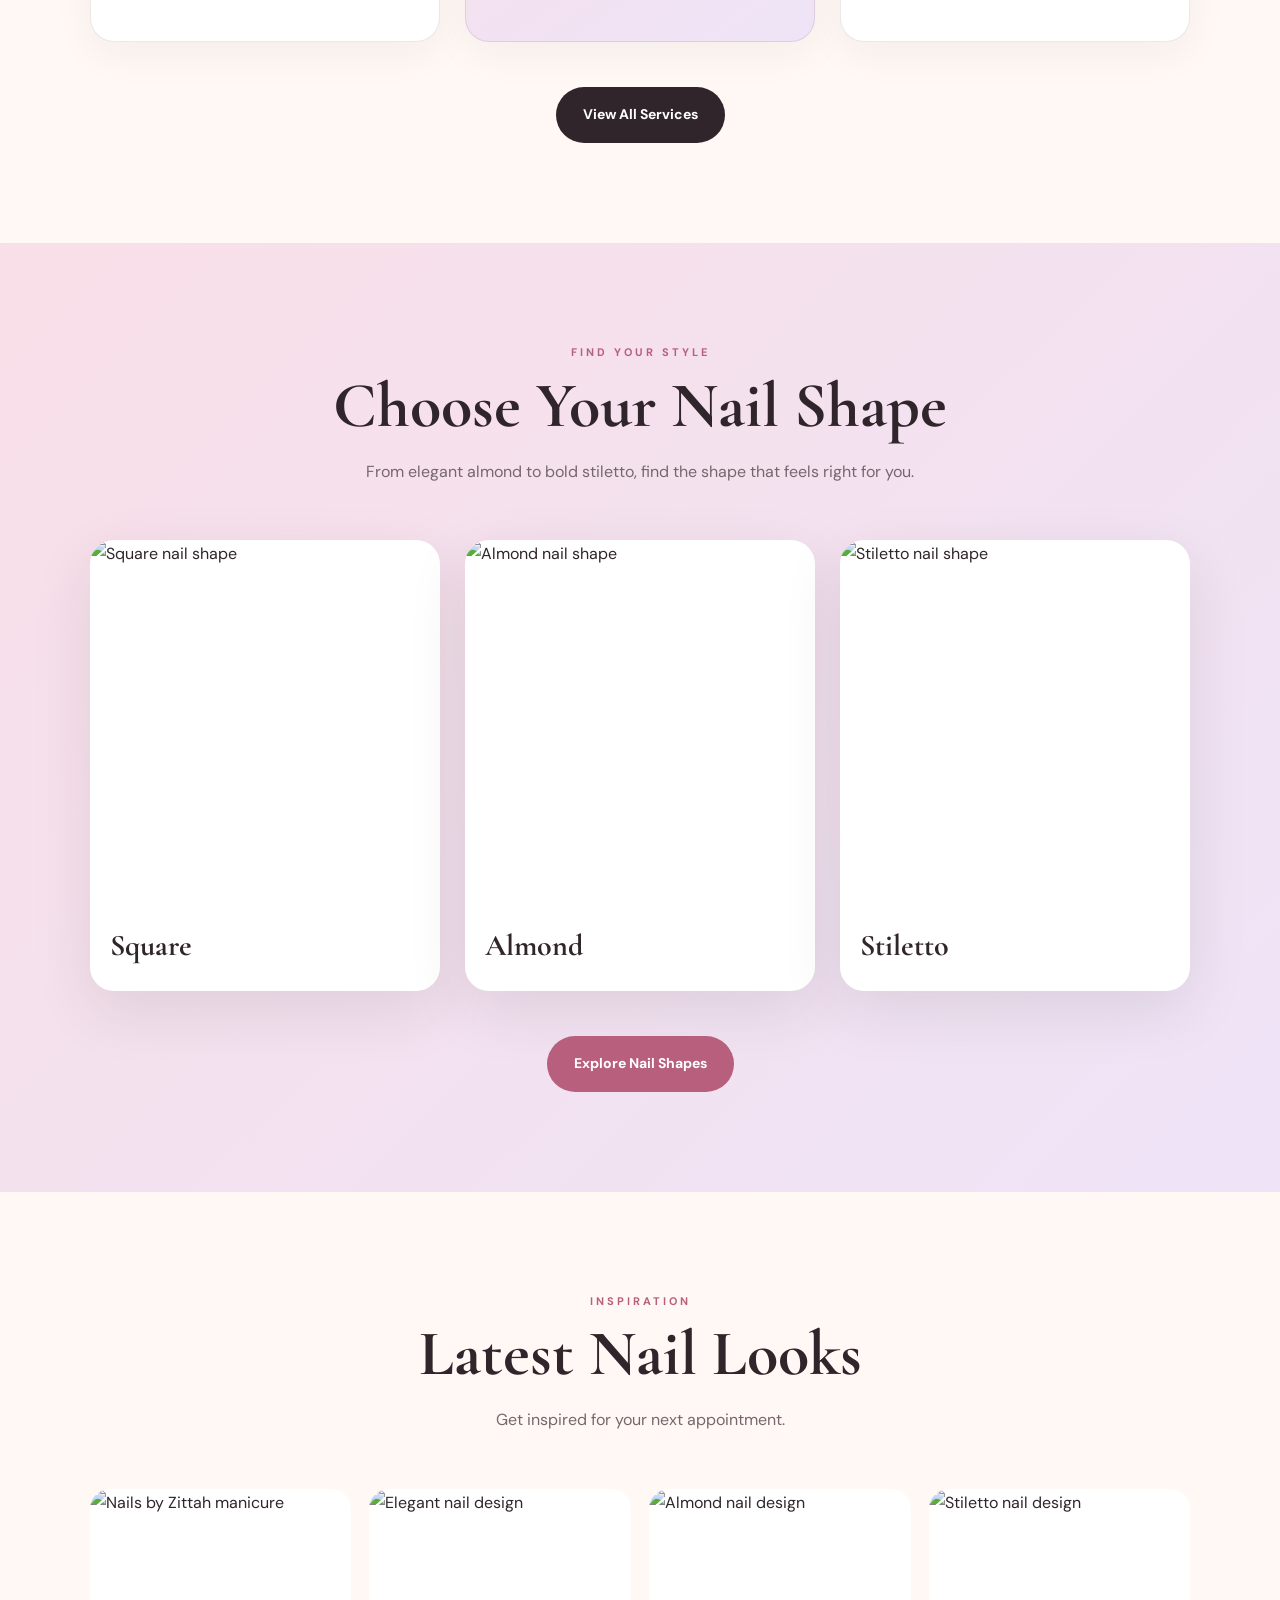
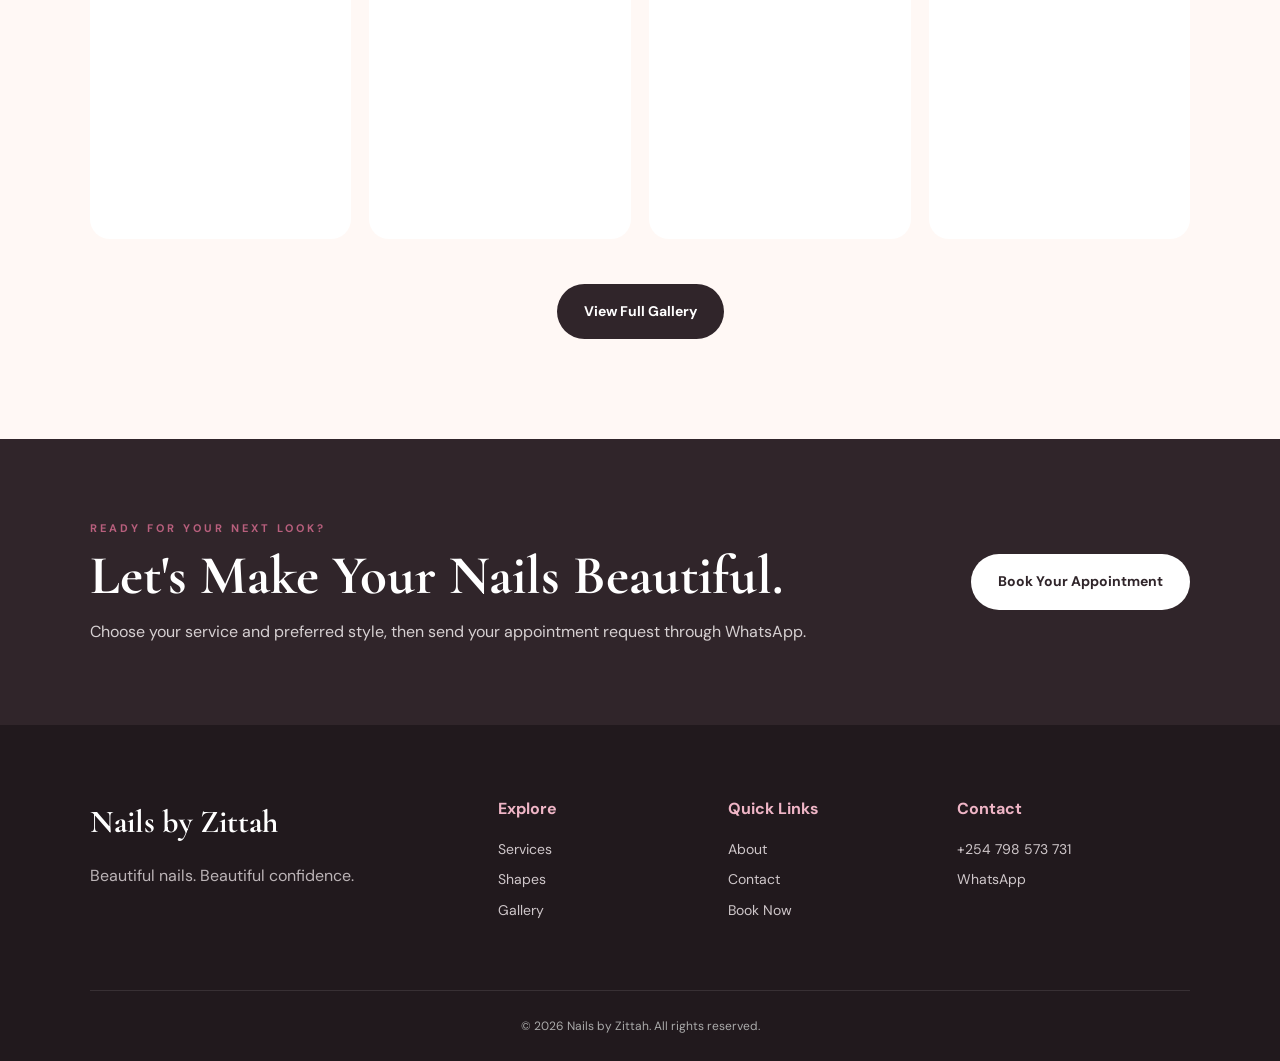
==== commit 926a704e: "Complete Nails by Zittah website update" ====
--- a/index.html
+++ b/index.html
@@ -1,59 +1,42 @@
 <!DOCTYPE html>
 <html lang="en">
 <head>
-
-    <!-- BASIC SEO -->
     <meta charset="UTF-8">
     <meta name="viewport" content="width=device-width, initial-scale=1.0">
 
     <title>Nails by Zittah | Nail Artist & Nail Services in Kenya</title>
 
     <meta name="description"
-        content="Nails by Zittah offers beautiful gel nails, tips and gel, almond, square and stiletto nail designs. Explore nail services and book your appointment today.">
+        content="Welcome to Nails by Zittah. Explore beautiful gel nails, tips and gel, nail shapes and creative nail designs. Book your appointment through WhatsApp.">
 
     <meta name="keywords"
-        content="Nails by Zittah, nail artist Kenya, nail technician Kenya, gel nails Kenya, tips and gel Kenya, almond nails, square nails, stiletto nails, nail designs Kenya">
+        content="Nails by Zittah, nail artist Kenya, nail technician Kenya, gel nails Kenya, nail designs Kenya, nail appointment Kenya">
 
     <meta name="author" content="Nails by Zittah">
-
-    <!-- SEARCH ENGINE INSTRUCTIONS -->
     <meta name="robots" content="index, follow">
 
-    <!-- CANONICAL URL -->
     <link rel="canonical" href="https://nailsbyzittah.netlify.app/">
 
-    <!-- GOOGLE FONT -->
-    <link rel="preconnect" href="https://fonts.googleapis.com">
-    <link rel="preconnect" href="https://fonts.gstatic.com" crossorigin>
-
-    <!-- STYLESHEET -->
     <link rel="stylesheet" href="style.css">
 
-    <!-- SOCIAL MEDIA / FACEBOOK / WHATSAPP PREVIEW -->
     <meta property="og:type" content="website">
     <meta property="og:title" content="Nails by Zittah | Beautiful Nail Designs">
     <meta property="og:description"
-        content="Discover beautiful nail designs, gel nails, tips and gel, almond, square and stiletto styles by Nails by Zittah.">
+        content="Elegant nails, beautiful shapes and creative designs by Nails by Zittah.">
     <meta property="og:url" content="https://nailsbyzittah.netlify.app/">
     <meta property="og:image"
         content="https://nailsbyzittah.netlify.app/images/home-nails.jpg">
     <meta property="og:site_name" content="Nails by Zittah">
 
-    <!-- TWITTER / X -->
     <meta name="twitter:card" content="summary_large_image">
-    <meta name="twitter:title" content="Nails by Zittah | Nail Artist & Nail Services">
+    <meta name="twitter:title" content="Nails by Zittah">
     <meta name="twitter:description"
-        content="Beautiful nail designs, gel nails and custom nail services by Nails by Zittah.">
+        content="Beautiful nail designs, gel nails and custom nail shapes.">
     <meta name="twitter:image"
         content="https://nailsbyzittah.netlify.app/images/home-nails.jpg">
 
-    <!-- FAVICON -->
     <link rel="icon" href="images/home-nails.jpg" type="image/jpeg">
 
-    <!-- GOOGLE SEARCH CONSOLE VERIFICATION -->
-    <!-- KEEP YOUR GOOGLE VERIFICATION FILE IN THE ROOT OF THE WEBSITE -->
-
-    <!-- LOCAL BUSINESS STRUCTURED DATA -->
     <script type="application/ld+json">
     {
         "@context": "https://schema.org",
@@ -61,806 +44,315 @@
         "name": "Nails by Zittah",
         "url": "https://nailsbyzittah.netlify.app/",
         "telephone": "+254798573731",
-        "description": "Professional nail services including gel nails, tips and gel, almond, square and stiletto nail designs.",
+        "description": "Nails by Zittah offers beautiful nail services, gel nails, tips and gel, nail shapes and creative nail designs.",
         "image": "https://nailsbyzittah.netlify.app/images/home-nails.jpg",
-        "priceRange": "$$",
-        "sameAs": []
+        "priceRange": "$$"
     }
     </script>
-
-    <style>
-
-        /* HOME PAGE */
-
-        .home-hero {
-            min-height: 88vh;
-            display: grid;
-            grid-template-columns: 1.1fr 0.9fr;
-            gap: 50px;
-            align-items: center;
-            padding: 80px 8%;
-            background:
-                radial-gradient(circle at top left, #f9dfe8, transparent 40%),
-                radial-gradient(circle at bottom right, #eee4f7, transparent 40%),
-                #fff8f5;
-        }
-
-        .home-hero-content {
-            max-width: 650px;
-        }
-
-        .home-badge {
-            display: inline-block;
-            padding: 10px 18px;
-            border-radius: 50px;
-            background: #ffffff;
-            color: #b85f7d;
-            font-weight: 700;
-            font-size: 13px;
-            letter-spacing: 2px;
-            box-shadow: 0 10px 30px rgba(80, 45, 60, 0.08);
-            margin-bottom: 20px;
-        }
-
-        .home-hero h1 {
-            font-family: "Cormorant Garamond", serif;
-            font-size: clamp(55px, 7vw, 95px);
-            line-height: 0.9;
-            margin: 0 0 25px;
-            color: #30252a;
-        }
-
-        .home-hero h1 span {
-            color: #d47f99;
-        }
-
-        .home-hero p {
-            font-size: 18px;
-            line-height: 1.8;
-            color: #75676c;
-            max-width: 560px;
-            margin-bottom: 35px;
-        }
-
-        .home-buttons {
-            display: flex;
-            gap: 15px;
-            flex-wrap: wrap;
-        }
-
-        .home-image-wrap {
-            position: relative;
-        }
-
-        .home-image-wrap img {
-            width: 100%;
-            height: 600px;
-            object-fit: cover;
-            border-radius: 35px;
-            box-shadow: 0 30px 80px rgba(80, 45, 60, 0.18);
-        }
-
-        .home-floating-card {
-            position: absolute;
-            left: -30px;
-            bottom: 30px;
-            background: #ffffff;
-            padding: 20px 25px;
-            border-radius: 20px;
-            box-shadow: 0 20px 50px rgba(80, 45, 60, 0.15);
-        }
-
-        .home-floating-card strong {
-            display: block;
-            color: #30252a;
-            margin-bottom: 5px;
-        }
-
-        .home-floating-card span {
-            color: #b85f7d;
-            font-size: 14px;
-        }
-
-        .home-stats {
-            display: grid;
-            grid-template-columns: repeat(4, 1fr);
-            background: #ffffff;
-            padding: 40px 8%;
-            box-shadow: 0 -10px 40px rgba(80, 45, 60, 0.05);
-        }
-
-        .home-stat {
-            text-align: center;
-            padding: 15px;
-        }
-
-        .home-stat strong {
-            display: block;
-            font-family: "Cormorant Garamond", serif;
-            font-size: 34px;
-            color: #b85f7d;
-        }
-
-        .home-stat span {
-            color: #75676c;
-            font-size: 14px;
-        }
-
-        .home-section {
-            padding: 90px 8%;
-        }
-
-        .home-section-heading {
-            text-align: center;
-            max-width: 700px;
-            margin: 0 auto 50px;
-        }
-
-        .home-section-heading span {
-            color: #b85f7d;
-            font-weight: 700;
-            letter-spacing: 2px;
-            font-size: 13px;
-        }
-
-        .home-section-heading h2 {
-            font-family: "Cormorant Garamond", serif;
-            font-size: 55px;
-            color: #30252a;
-            margin: 10px 0;
-        }
-
-        .home-section-heading p {
-            color: #75676c;
-            line-height: 1.7;
-        }
-
-        .home-service-grid {
-            display: grid;
-            grid-template-columns: repeat(3, 1fr);
-            gap: 25px;
-        }
-
-        .home-service-card {
-            background: #ffffff;
-            border-radius: 25px;
-            overflow: hidden;
-            box-shadow: 0 15px 45px rgba(80, 45, 60, 0.08);
-            transition: 0.3s ease;
-        }
-
-        .home-service-card:hover {
-            transform: translateY(-10px);
-            box-shadow: 0 25px 60px rgba(80, 45, 60, 0.15);
-        }
-
-        .home-service-card img {
-            width: 100%;
-            height: 300px;
-            object-fit: cover;
-        }
-
-        .home-service-content {
-            padding: 25px;
-        }
-
-        .home-service-content h3 {
-            font-family: "Cormorant Garamond", serif;
-            font-size: 30px;
-            margin-bottom: 10px;
-        }
-
-        .home-service-content p {
-            color: #75676c;
-            line-height: 1.7;
-        }
-
-        .home-service-content a {
-            display: inline-block;
-            margin-top: 15px;
-            color: #b85f7d;
-            font-weight: 700;
-        }
-
-        .home-shapes {
-            display: grid;
-            grid-template-columns: repeat(3, 1fr);
-            gap: 25px;
-        }
-
-        .home-shape {
-            position: relative;
-            overflow: hidden;
-            border-radius: 25px;
-            height: 400px;
-        }
-
-        .home-shape img {
-            width: 100%;
-            height: 100%;
-            object-fit: cover;
-            transition: 0.5s ease;
-        }
-
-        .home-shape:hover img {
-            transform: scale(1.08);
-        }
-
-        .home-shape-overlay {
-            position: absolute;
-            inset: auto 0 0;
-            padding: 30px;
-            color: #ffffff;
-            background: linear-gradient(transparent, rgba(0,0,0,0.75));
-        }
-
-        .home-shape-overlay h3 {
-            font-family: "Cormorant Garamond", serif;
-            font-size: 35px;
-            margin: 0;
-        }
-
-        .home-gallery {
-            display: grid;
-            grid-template-columns: repeat(4, 1fr);
-            gap: 15px;
-        }
-
-        .home-gallery img {
-            width: 100%;
-            height: 280px;
-            object-fit: cover;
-            border-radius: 20px;
-            transition: 0.3s ease;
-        }
-
-        .home-gallery img:hover {
-            transform: scale(1.03);
-        }
-
-        .home-cta {
-            margin: 30px 8% 90px;
-            padding: 80px 30px;
-            text-align: center;
-            border-radius: 35px;
-            background:
-                radial-gradient(circle at top left, #f9dfe8, transparent 45%),
-                radial-gradient(circle at bottom right, #eee4f7, transparent 45%),
-                #fff8f5;
-        }
-
-        .home-cta h2 {
-            font-family: "Cormorant Garamond", serif;
-            font-size: 60px;
-            color: #30252a;
-            margin-bottom: 15px;
-        }
-
-        .home-cta p {
-            color: #75676c;
-            margin-bottom: 30px;
-        }
-
-        @media (max-width: 900px) {
-
-            .home-hero {
-                grid-template-columns: 1fr;
-                padding: 60px 5%;
-            }
-
-            .home-image-wrap img {
-                height: 500px;
-            }
-
-            .home-stats {
-                grid-template-columns: repeat(2, 1fr);
-                padding: 30px 5%;
-            }
-
-            .home-service-grid,
-            .home-shapes {
-                grid-template-columns: 1fr;
-            }
-
-            .home-gallery {
-                grid-template-columns: repeat(2, 1fr);
-            }
-
-            .home-section {
-                padding: 70px 5%;
-            }
-        }
-
-        @media (max-width: 600px) {
-
-            .home-hero h1 {
-                font-size: 55px;
-            }
-
-            .home-image-wrap img {
-                height: 420px;
-            }
-
-            .home-floating-card {
-                left: 15px;
-                bottom: 15px;
-            }
-
-            .home-gallery {
-                grid-template-columns: 1fr;
-            }
-
-            .home-cta {
-                margin: 20px 5% 60px;
-                padding: 60px 20px;
-            }
-
-            .home-cta h2 {
-                font-size: 45px;
-            }
-        }
-
-    </style>
-
 </head>
 
 <body>
 
-<!-- NAVIGATION -->
-
-<nav class="navbar">
-
-    <div class="logo">
+<header class="navbar">
+    <a href="index.html" class="logo">
+        <span>NBZ</span>
         Nails by Zittah
-    </div>
-
-    <div class="nav-links">
-
+    </a>
+
+    <button class="menu-toggle" aria-label="Open menu">
+        ☰
+    </button>
+
+    <nav class="nav-links">
         <a href="index.html" class="active">Home</a>
-
         <a href="services.html">Services</a>
-
         <a href="shapes.html">Shapes</a>
-
         <a href="gallery.html">Gallery</a>
-
         <a href="about.html">About</a>
-
         <a href="contact.html">Contact</a>
-
-        <a href="booking.html" class="nav-book">
-            Book Now
-        </a>
-
-    </div>
-
-</nav>
-
-
-<!-- HERO -->
-
-<section class="home-hero">
-
-    <div class="home-hero-content">
-
-        <span class="home-badge">
-            NAILS BY ZITTAH
-        </span>
+        <a href="booking.html" class="nav-book">Book Now</a>
+    </nav>
+</header>
+
+<main>
+
+<section class="hero">
+    <div class="hero-content">
+        <p class="eyebrow">BEAUTY • STYLE • CONFIDENCE</p>
 
         <h1>
             Your Nails.<br>
-            <span>Your Confidence.</span>
+            <span>Your Signature.</span>
         </h1>
 
+        <p class="hero-text">
+            Beautiful nails designed to match your personality,
+            your mood and your style.
+        </p>
+
+        <div class="hero-buttons">
+            <a href="booking.html" class="btn btn-primary">
+                Book an Appointment
+            </a>
+
+            <a href="gallery.html" class="btn btn-outline">
+                View Gallery
+            </a>
+        </div>
+    </div>
+
+    <div class="hero-image">
+        <img src="images/home-nails.jpg"
+             alt="Beautiful manicure by Nails by Zittah"
+             loading="eager">
+    </div>
+</section>
+
+<section class="stats">
+    <div>
+        <strong>01</strong>
+        <span>Beautiful Designs</span>
+    </div>
+
+    <div>
+        <strong>02</strong>
+        <span>Custom Nail Shapes</span>
+    </div>
+
+    <div>
+        <strong>03</strong>
+        <span>Personalized Service</span>
+    </div>
+
+    <div>
+        <strong>04</strong>
+        <span>Easy WhatsApp Booking</span>
+    </div>
+</section>
+
+<section class="section">
+    <div class="section-heading">
+        <p class="eyebrow">WHAT WE OFFER</p>
+        <h2>Our Nail Services</h2>
         <p>
-            Discover beautiful, elegant and creative nail designs
-            made to express your personality. From glossy gel nails
-            to stunning almond, square and stiletto styles.
-        </p>
-
-        <div class="home-buttons">
-
-            <a href="booking.html" class="btn">
-                Book Your Appointment
-            </a>
-
-            <a href="gallery.html" class="btn btn-outline">
-                Explore Gallery
-            </a>
-
-        </div>
-
-    </div>
-
-
-    <div class="home-image-wrap">
-
-        <img
-            src="images/home-nails.jpg"
-            alt="Beautiful nail design by Nails by Zittah"
-        >
-
-        <div class="home-floating-card">
-
-            <strong>
-                Premium Nail Care
-            </strong>
-
-            <span>
-                Beautiful • Elegant • Creative
-            </span>
-
-        </div>
-
-    </div>
-
-</section>
-
-
-<!-- STATS -->
-
-<section class="home-stats">
-
-    <div class="home-stat">
-        <strong>100%</strong>
-        <span>Beauty Focused</span>
-    </div>
-
-    <div class="home-stat">
-        <strong>3+</strong>
-        <span>Signature Shapes</span>
-    </div>
-
-    <div class="home-stat">
-        <strong>∞</strong>
-        <span>Creative Designs</span>
-    </div>
-
-    <div class="home-stat">
-        <strong>♥</strong>
-        <span>Attention to Detail</span>
-    </div>
-
-</section>
-
-
-<!-- SERVICES -->
-
-<section class="home-section">
-
-    <div class="home-section-heading">
-
-        <span>
-            WHAT I OFFER
-        </span>
-
-        <h2>
-            Beautiful Nails, Made For You
-        </h2>
-
+            Choose a style that makes you feel confident and beautiful.
+        </p>
+    </div>
+
+    <div class="cards three">
+
+        <article class="service-card">
+            <div class="card-icon">✦</div>
+            <h3>Gel on Natural Nails</h3>
+            <p>
+                Give your natural nails a polished and beautiful finish
+                with a stylish gel look.
+            </p>
+            <a href="booking.html?service=Gel%20on%20Natural%20Nails">
+                Book Service →
+            </a>
+        </article>
+
+        <article class="service-card featured-card">
+            <div class="card-icon">♡</div>
+            <h3>Tips + Gel</h3>
+            <p>
+                Add length and style with beautiful tips finished with
+                a clean gel design.
+            </p>
+            <a href="booking.html?service=Tips%20%2B%20Gel">
+                Book Service →
+            </a>
+        </article>
+
+        <article class="service-card">
+            <div class="card-icon">✧</div>
+            <h3>Custom Nail Designs</h3>
+            <p>
+                Create a unique look with your preferred shape, colors
+                and nail design.
+            </p>
+            <a href="gallery.html">
+                Explore Designs →
+            </a>
+        </article>
+
+    </div>
+
+    <div class="center-btn">
+        <a href="services.html" class="btn btn-dark">
+            View All Services
+        </a>
+    </div>
+</section>
+
+<section class="pink-section">
+    <div class="section-heading">
+        <p class="eyebrow">FIND YOUR STYLE</p>
+        <h2>Choose Your Nail Shape</h2>
         <p>
-            Choose a style that matches your personality,
-            occasion and everyday look.
-        </p>
-
-    </div>
-
-
-    <div class="home-service-grid">
-
-        <article class="home-service-card">
-
+            From elegant almond to bold stiletto, find the shape
+            that feels right for you.
+        </p>
+    </div>
+
+    <div class="shape-preview">
+
+        <a href="shapes.html#square" class="shape-item">
+            <img
+                src="https://www.instyle.com/thmb/RQlxj5Fkp6_SUbH6SBDZaYMpquI=/750x0/filters:no_upscale():max_bytes(150000):strip_icc():format(webp)/Squarenails-dcefe777703c4f168eab9023bb034ae7.jpg"
+                alt="Square nail shape"
+                loading="lazy">
+            <h3>Square</h3>
+        </a>
+
+        <a href="shapes.html#almond" class="shape-item">
             <img
                 src="https://thepinkissue.com/wp-content/uploads/2025/09/Almond-fall-nail-ideas.jpg"
-                alt="Almond gel nail design"
-                loading="lazy"
-            >
-
-            <div class="home-service-content">
-
-                <h3>
-                    Gel on Natural Nails
-                </h3>
-
-                <p>
-                    Elegant glossy gel finishes designed
-                    to complement your natural nails.
-                </p>
-
-                <a href="booking.html?service=Gel%20on%20Natural%20Nails">
-                    Book this service →
-                </a>
-
-            </div>
-
-        </article>
-
-
-        <article class="home-service-card">
-
+                alt="Almond nail shape"
+                loading="lazy">
+            <h3>Almond</h3>
+        </a>
+
+        <a href="shapes.html#stiletto" class="shape-item">
             <img
                 src="https://nailsforconfidence.com/wp-content/uploads/2025/07/5-fall-stiletto-nail-art-design.jpg"
-                alt="Stiletto tips and gel nail design"
-                loading="lazy"
-            >
-
-            <div class="home-service-content">
-
-                <h3>
-                    Tips + Gel
-                </h3>
-
-                <p>
-                    Add beautiful length and finish it
-                    with your favourite gel colour.
-                </p>
-
-                <a href="booking.html?service=Tips%20%2B%20Gel">
-                    Book this service →
-                </a>
-
-            </div>
-
-        </article>
-
-
-        <article class="home-service-card">
-
-            <img
-                src="https://www.instyle.com/thmb/RQlxj5Fkp6_SUbH6SBDZaYMpquI=/750x0/filters:no_upscale():max_bytes(150000):strip_icc():format(webp)/Squarenails-dcefe777703c4f168eab9023bb034ae7.jpg"
-                alt="Square nail design"
-                loading="lazy"
-            >
-
-            <div class="home-service-content">
-
-                <h3>
-                    Custom Shapes
-                </h3>
-
-                <p>
-                    Choose square, almond or stiletto
-                    and create a look that feels uniquely yours.
-                </p>
-
-                <a href="shapes.html">
-                    Explore shapes →
-                </a>
-
-            </div>
-
-        </article>
-
-    </div>
-
-</section>
-
-
-<!-- SHAPES -->
-
-<section class="home-section">
-
-    <div class="home-section-heading">
-
-        <span>
-            FIND YOUR STYLE
-        </span>
-
-        <h2>
-            Signature Nail Shapes
-        </h2>
-
+                alt="Stiletto nail shape"
+                loading="lazy">
+            <h3>Stiletto</h3>
+        </a>
+
+    </div>
+
+    <div class="center-btn">
+        <a href="shapes.html" class="btn btn-primary">
+            Explore Nail Shapes
+        </a>
+    </div>
+</section>
+
+<section class="section">
+    <div class="section-heading">
+        <p class="eyebrow">INSPIRATION</p>
+        <h2>Latest Nail Looks</h2>
         <p>
-            Different shapes create different personalities.
-            Find the one that fits you best.
-        </p>
-
-    </div>
-
-
-    <div class="home-shapes">
-
-        <a href="shapes.html">
-
-            <div class="home-shape">
-
-                <img
-                    src="https://www.instyle.com/thmb/RQlxj5Fkp6_SUbH6SBDZaYMpquI=/750x0/filters:no_upscale():max_bytes(150000):strip_icc():format(webp)/Squarenails-dcefe777703c4f168eab9023bb034ae7.jpg"
-                    alt="Square nail shape"
-                    loading="lazy"
-                >
-
-                <div class="home-shape-overlay">
-
-                    <h3>
-                        Square
-                    </h3>
-
-                    <p>
-                        Clean & classic
-                    </p>
-
-                </div>
-
-            </div>
-
-        </a>
-
-
-        <a href="shapes.html">
-
-            <div class="home-shape">
-
-                <img
-                    src="https://thepinkissue.com/wp-content/uploads/2025/09/Almond-fall-nail-ideas.jpg"
-                    alt="Almond nail shape"
-                    loading="lazy"
-                >
-
-                <div class="home-shape-overlay">
-
-                    <h3>
-                        Almond
-                    </h3>
-
-                    <p>
-                        Elegant & feminine
-                    </p>
-
-                </div>
-
-            </div>
-
-        </a>
-
-
-        <a href="shapes.html">
-
-            <div class="home-shape">
-
-                <img
-                    src="https://nailsforconfidence.com/wp-content/uploads/2025/07/5-fall-stiletto-nail-art-design.jpg"
-                    alt="Stiletto nail shape"
-                    loading="lazy"
-                >
-
-                <div class="home-shape-overlay">
-
-                    <h3>
-                        Stiletto
-                    </h3>
-
-                    <p>
-                        Bold & dramatic
-                    </p>
-
-                </div>
-
-            </div>
-
-        </a>
-
-    </div>
-
-</section>
-
-
-<!-- GALLERY -->
-
-<section class="home-section">
-
-    <div class="home-section-heading">
-
-        <span>
-            NAIL INSPIRATION
-        </span>
-
-        <h2>
-            Explore My Gallery
-        </h2>
-
+            Get inspired for your next appointment.
+        </p>
+    </div>
+
+    <div class="gallery-grid home-gallery">
+
+        <a href="gallery.html" class="gallery-item">
+            <img
+                src="images/home-nails.jpg"
+                alt="Nails by Zittah manicure"
+                loading="lazy">
+        </a>
+
+        <a href="gallery.html" class="gallery-item">
+            <img
+                src="https://images.unsplash.com/photo-1610992015732-2449b76344bc?auto=format&fit=crop&w=1000&q=85"
+                alt="Elegant nail design"
+                loading="lazy">
+        </a>
+
+        <a href="gallery.html" class="gallery-item">
+            <img
+                src="https://thepinkissue.com/wp-content/uploads/2025/09/Almond-fall-nail-ideas.jpg"
+                alt="Almond nail design"
+                loading="lazy">
+        </a>
+
+        <a href="gallery.html" class="gallery-item">
+            <img
+                src="https://nailsforconfidence.com/wp-content/uploads/2025/07/5-fall-stiletto-nail-art-design.jpg"
+                alt="Stiletto nail design"
+                loading="lazy">
+        </a>
+
+    </div>
+
+    <div class="center-btn">
+        <a href="gallery.html" class="btn btn-dark">
+            View Full Gallery
+        </a>
+    </div>
+</section>
+
+<section class="cta">
+    <div>
+        <p class="eyebrow">READY FOR YOUR NEXT LOOK?</p>
+        <h2>Let's Make Your Nails Beautiful.</h2>
         <p>
-            Get inspired before choosing your next nail look.
-        </p>
-
-    </div>
-
-
-    <div class="home-gallery">
-
-        <img
-            src="https://thepinkissue.com/wp-content/uploads/2025/09/Almond-fall-nail-ideas.jpg"
-            alt="Almond nail inspiration"
-            loading="lazy"
-        >
-
-        <img
-            src="https://nailsforconfidence.com/wp-content/uploads/2025/07/5-fall-stiletto-nail-art-design.jpg"
-            alt="Stiletto nail inspiration"
-            loading="lazy"
-        >
-
-        <img
-            src="https://www.instyle.com/thmb/RQlxj5Fkp6_SUbH6SBDZaYMpquI=/750x0/filters:no_upscale():max_bytes(150000):strip_icc():format(webp)/Squarenails-dcefe777703c4f168eab9023bb034ae7.jpg"
-            alt="Square nail inspiration"
-            loading="lazy"
-        >
-
-        <img
-            src="https://images.unsplash.com/photo-1610992015732-2449b76344bc?auto=format&fit=crop&w=1000&q=85"
-            alt="Glossy gel nail design"
-            loading="lazy"
-        >
-
-    </div>
-
-</section>
-
-
-<!-- CALL TO ACTION -->
-
-<section class="home-cta">
-
-    <h2>
-        Ready for Your Next Nail Look?
-    </h2>
-
-    <p>
-        Choose your favourite style and book your appointment today.
-    </p>
-
-    <a href="booking.html" class="btn">
+            Choose your service and preferred style, then send your
+            appointment request through WhatsApp.
+        </p>
+    </div>
+
+    <a href="booking.html" class="btn btn-white">
         Book Your Appointment
     </a>
-
-</section>
-
-
-<!-- WHATSAPP -->
-
-<a
-    href="https://wa.me/254798573731"
-    class="whatsapp-float"
-    target="_blank"
-    rel="noopener"
-    aria-label="Chat with Nails by Zittah on WhatsApp"
->
-    WhatsApp
+</section>
+
+</main>
+
+<a class="whatsapp-float"
+   href="https://wa.me/254798573731?text=Hello%20Nails%20by%20Zittah%2C%20I%20would%20like%20to%20make%20an%20appointment."
+   target="_blank"
+   rel="noopener"
+   aria-label="Chat with Nails by Zittah on WhatsApp">
+    <span>☏</span>
 </a>
 
-
-<!-- FOOTER -->
-
-<footer class="footer">
-
-    <div class="footer-inner">
-
-        <h2>
-            Nails by Zittah
-        </h2>
-
-        <p>
-            Beautiful nails. Beautiful confidence.
-        </p>
-
-        <div class="footer-links">
-
-            <a href="index.html">Home</a>
+<footer>
+    <div class="footer-content">
+
+        <div>
+            <a href="index.html" class="footer-logo">
+                Nails by Zittah
+            </a>
+            <p>
+                Beautiful nails. Beautiful confidence.
+            </p>
+        </div>
+
+        <div>
+            <h4>Explore</h4>
             <a href="services.html">Services</a>
             <a href="shapes.html">Shapes</a>
             <a href="gallery.html">Gallery</a>
+        </div>
+
+        <div>
+            <h4>Quick Links</h4>
             <a href="about.html">About</a>
             <a href="contact.html">Contact</a>
-
-        </div>
-
-        <p class="footer-copy">
-            © 2026 Nails by Zittah. All rights reserved.
-        </p>
-
-    </div>
-
+            <a href="booking.html">Book Now</a>
+        </div>
+
+        <div>
+            <h4>Contact</h4>
+            <a href="tel:+254798573731">+254 798 573 731</a>
+            <a href="https://wa.me/254798573731" target="_blank">
+                WhatsApp
+            </a>
+        </div>
+
+    </div>
+
+    <div class="copyright">
+        © 2026 Nails by Zittah. All rights reserved.
+    </div>
 </footer>
+
+<script>
+const menuToggle = document.querySelector(".menu-toggle");
+const navLinks = document.querySelector(".nav-links");
+
+menuToggle.addEventListener("click", () => {
+    navLinks.classList.toggle("show");
+});
+</script>
 
 </body>
 </html>
--- a/style.css
+++ b/style.css
@@ -11,8 +11,10 @@
     --dark: #30252a;
     --grey: #75676c;
     --white: #ffffff;
-    --shadow: 0 20px 60px rgba(80, 45, 60, 0.10);
-    --shadow-heavy: 0 30px 80px rgba(80, 45, 60, 0.18);
+    --black: #181316;
+    --border: rgba(48, 37, 42, 0.1);
+    --shadow: 0 20px 60px rgba(48, 37, 42, 0.10);
+    --radius: 24px;
 }
 
 * {
@@ -27,13 +29,13 @@
 
 body {
     font-family: "DM Sans", sans-serif;
+    color: var(--dark);
     background: var(--cream);
-    color: var(--dark);
     line-height: 1.7;
 }
 
 img {
-    width: 100%;
+    max-width: 100%;
     display: block;
 }
 
@@ -42,51 +44,67 @@
     color: inherit;
 }
 
-.container {
-    width: min(1180px, 92%);
-    margin: auto;
-}
-
-/* NAVBAR */
+button,
+input,
+select,
+textarea {
+    font: inherit;
+}
+
+button {
+    cursor: pointer;
+}
+
+/* NAVIGATION */
 
 .navbar {
+    width: 100%;
+    min-height: 82px;
+    padding: 0 6%;
+    display: flex;
+    align-items: center;
+    justify-content: space-between;
+    background: rgba(255, 248, 245, 0.96);
+    backdrop-filter: blur(12px);
+    border-bottom: 1px solid var(--border);
     position: sticky;
     top: 0;
     z-index: 1000;
-    background: rgba(255, 248, 245, 0.96);
-    backdrop-filter: blur(15px);
-    border-bottom: 1px solid rgba(212, 127, 153, 0.15);
-}
-
-.nav-inner {
-    min-height: 78px;
+}
+
+.logo {
     display: flex;
     align-items: center;
-    justify-content: space-between;
-    gap: 25px;
-}
-
-.logo {
-    font-family: "Cormorant Garamond", serif;
-    font-size: 30px;
+    gap: 12px;
+    font-family: "Cormorant Garamond", serif;
+    font-size: 25px;
     font-weight: 700;
-    color: var(--dark-pink);
 }
 
 .logo span {
-    color: var(--purple);
+    width: 43px;
+    height: 43px;
+    border-radius: 50%;
+    background: linear-gradient(135deg, var(--pink), var(--purple));
+    color: white;
+    display: grid;
+    place-items: center;
+    font-family: "DM Sans", sans-serif;
+    font-size: 11px;
+    letter-spacing: 1px;
 }
 
 .nav-links {
     display: flex;
-    gap: 25px;
     align-items: center;
+    gap: 28px;
 }
 
 .nav-links a {
     font-size: 14px;
     font-weight: 600;
     transition: 0.3s;
+    position: relative;
 }
 
 .nav-links a:hover,
@@ -94,414 +112,592 @@
     color: var(--dark-pink);
 }
 
+.nav-links a.active::after {
+    content: "";
+    position: absolute;
+    height: 2px;
+    background: var(--pink);
+    width: 100%;
+    left: 0;
+    bottom: -7px;
+}
+
 .nav-book {
+    padding: 11px 19px;
+    background: var(--dark);
+    color: white !important;
+    border-radius: 50px;
+}
+
+.nav-book:hover {
     background: var(--dark-pink);
-    color: white !important;
-    padding: 11px 20px;
-    border-radius: 30px;
-}
-
-.nav-book:hover {
-    transform: translateY(-2px);
-    background: var(--purple);
+}
+
+.active-book {
+    background: var(--dark-pink);
+}
+
+.menu-toggle {
+    display: none;
+    background: none;
+    border: 0;
+    font-size: 28px;
+    color: var(--dark);
+}
+
+/* GENERAL */
+
+main {
+    overflow: hidden;
+}
+
+.section {
+    padding: 100px 7%;
+}
+
+.section-heading {
+    max-width: 720px;
+    margin: 0 auto 55px;
+    text-align: center;
+}
+
+.section-heading h2 {
+    font-family: "Cormorant Garamond", serif;
+    font-size: clamp(42px, 5vw, 65px);
+    line-height: 1;
+    margin: 12px 0 20px;
+}
+
+.section-heading p:not(.eyebrow) {
+    color: var(--grey);
+}
+
+.eyebrow {
+    color: var(--dark-pink);
+    font-size: 11px;
+    font-weight: 700;
+    letter-spacing: 3px;
+    text-transform: uppercase;
+}
+
+.center-btn {
+    display: flex;
+    justify-content: center;
+    margin-top: 45px;
+}
+
+.btn {
+    display: inline-flex;
+    align-items: center;
+    justify-content: center;
+    padding: 14px 25px;
+    border-radius: 50px;
+    font-weight: 700;
+    font-size: 14px;
+    border: 2px solid transparent;
+    transition: 0.3s;
+}
+
+.btn-primary {
+    background: var(--dark-pink);
+    color: white;
+}
+
+.btn-primary:hover {
+    background: var(--dark);
+    transform: translateY(-3px);
+}
+
+.btn-dark {
+    background: var(--dark);
+    color: white;
+}
+
+.btn-dark:hover {
+    background: var(--dark-pink);
+    transform: translateY(-3px);
+}
+
+.btn-outline {
+    border-color: var(--dark);
+    color: var(--dark);
+}
+
+.btn-outline:hover {
+    background: var(--dark);
+    color: white;
+}
+
+.btn-white {
+    background: white;
+    color: var(--dark);
+}
+
+.btn-white:hover {
+    transform: translateY(-3px);
 }
 
 /* HERO */
 
 .hero {
-    padding: 90px 0;
-    background:
-        radial-gradient(circle at 10% 20%, rgba(239,181,198,.5), transparent 30%),
-        radial-gradient(circle at 90% 80%, rgba(168,139,196,.25), transparent 30%);
-}
-
-.hero-grid {
+    min-height: 720px;
     display: grid;
     grid-template-columns: 1fr 1fr;
     align-items: center;
     gap: 70px;
-}
-
-.eyebrow {
-    color: var(--dark-pink);
-    font-size: 13px;
-    font-weight: 700;
-    letter-spacing: 2px;
-    margin-bottom: 15px;
+    padding: 90px 8%;
+    background:
+        radial-gradient(circle at 15% 20%, rgba(239,181,198,0.5), transparent 30%),
+        radial-gradient(circle at 90% 80%, rgba(168,139,196,0.25), transparent 30%);
+}
+
+.hero-content {
+    max-width: 650px;
 }
 
 .hero h1 {
     font-family: "Cormorant Garamond", serif;
-    font-size: clamp(52px, 7vw, 82px);
-    line-height: .95;
-    margin-bottom: 25px;
+    font-size: clamp(65px, 8vw, 105px);
+    line-height: 0.88;
+    margin: 18px 0 30px;
+    letter-spacing: -3px;
 }
 
 .hero h1 span {
     color: var(--dark-pink);
-}
-
-.hero p {
+    font-style: italic;
+}
+
+.hero-text {
+    max-width: 540px;
+    font-size: 18px;
     color: var(--grey);
-    max-width: 560px;
-    font-size: 17px;
-    margin-bottom: 30px;
+    margin-bottom: 35px;
 }
 
 .hero-buttons {
     display: flex;
-    gap: 15px;
     flex-wrap: wrap;
-}
-
-.btn {
-    display: inline-block;
-    padding: 14px 24px;
-    border-radius: 35px;
+    gap: 14px;
+}
+
+.hero-image {
+    height: 580px;
+    position: relative;
+}
+
+.hero-image::before {
+    content: "";
+    position: absolute;
+    width: 85%;
+    height: 85%;
+    background: var(--light-pink);
+    right: -25px;
+    top: 30px;
+    border-radius: 50% 50% 20px 50%;
+    transform: rotate(7deg);
+}
+
+.hero-image img {
+    position: relative;
+    width: 100%;
+    height: 100%;
+    object-fit: cover;
+    border-radius: 48% 48% 25px 48%;
+    box-shadow: var(--shadow);
+}
+
+/* STATS */
+
+.stats {
+    display: grid;
+    grid-template-columns: repeat(4, 1fr);
+    background: var(--dark);
+    color: white;
+}
+
+.stats div {
+    padding: 30px 20px;
+    text-align: center;
+    border-right: 1px solid rgba(255,255,255,0.1);
+}
+
+.stats strong {
+    display: block;
+    color: var(--rose);
+    font-family: "Cormorant Garamond", serif;
+    font-size: 35px;
+}
+
+.stats span {
+    font-size: 12px;
+    color: #ddd;
+}
+
+/* CARDS */
+
+.cards {
+    display: grid;
+    gap: 25px;
+}
+
+.cards.three {
+    grid-template-columns: repeat(3, 1fr);
+}
+
+.service-card {
+    padding: 38px;
+    background: white;
+    border: 1px solid var(--border);
+    border-radius: var(--radius);
+    box-shadow: 0 12px 40px rgba(48,37,42,0.05);
+    transition: 0.3s;
+}
+
+.service-card:hover {
+    transform: translateY(-8px);
+    box-shadow: var(--shadow);
+}
+
+.featured-card {
+    background: linear-gradient(145deg, #f9dfe8, #eee4f7);
+}
+
+.card-icon {
+    width: 55px;
+    height: 55px;
+    display: grid;
+    place-items: center;
+    background: white;
+    color: var(--dark-pink);
+    border-radius: 50%;
+    font-size: 25px;
+    margin-bottom: 25px;
+}
+
+.service-card h2,
+.service-card h3 {
+    font-family: "Cormorant Garamond", serif;
+    font-size: 30px;
+    margin-bottom: 14px;
+}
+
+.service-card p {
+    color: var(--grey);
+    margin-bottom: 25px;
+}
+
+.service-card a:not(.btn) {
+    color: var(--dark-pink);
     font-weight: 700;
-    transition: .3s;
-}
-
-.btn-primary {
-    background: var(--dark-pink);
-    color: white;
-}
-
-.btn-secondary {
-    border: 1px solid var(--dark-pink);
+    font-size: 14px;
+}
+
+.large-service {
+    display: flex;
+    flex-direction: column;
+}
+
+.large-service .btn {
+    margin-top: auto;
+    align-self: flex-start;
+}
+
+.service-number {
     color: var(--dark-pink);
-}
-
-.btn:hover {
-    transform: translateY(-4px);
-    box-shadow: var(--shadow);
-}
-
-.hero-image {
-    position: relative;
-}
-
-.hero-image img {
-    height: 570px;
-    object-fit: cover;
-    border-radius: 220px 220px 30px 30px;
-    box-shadow: var(--shadow-heavy);
-}
-
-.floating-card {
-    position: absolute;
-    bottom: 25px;
-    left: -35px;
-    background: white;
-    padding: 20px;
-    border-radius: 18px;
-    box-shadow: var(--shadow);
-}
-
-.floating-card strong {
-    display: block;
+    font-weight: 700;
+    font-size: 13px;
+    margin-bottom: 15px;
+}
+
+.service-card ul {
+    list-style: none;
+    margin: 10px 0 30px;
+}
+
+.service-card li {
+    padding: 7px 0;
+    color: var(--grey);
+}
+
+.service-card li::before {
+    content: "✓";
     color: var(--dark-pink);
-}
-
-/* SECTIONS */
-
-.section {
-    padding: 90px 0;
-}
-
-.section-heading {
-    text-align: center;
-    max-width: 700px;
-    margin: 0 auto 50px;
-}
-
-.section-heading h2 {
-    font-family: "Cormorant Garamond", serif;
-    font-size: 52px;
-    line-height: 1;
-    margin-bottom: 15px;
-}
-
-.section-heading p {
-    color: var(--grey);
-}
-
-/* CARDS */
-
-.cards {
+    margin-right: 10px;
+}
+
+/* PINK SECTION */
+
+.pink-section {
+    padding: 100px 7%;
+    background:
+        linear-gradient(135deg, #f9dfe8, #eee4f7);
+}
+
+.shape-preview {
     display: grid;
     grid-template-columns: repeat(3, 1fr);
     gap: 25px;
 }
 
-.card {
+.shape-item {
     background: white;
-    border-radius: 25px;
+    border-radius: var(--radius);
     overflow: hidden;
     box-shadow: var(--shadow);
-    transition: .35s;
-}
-
-.card:hover {
+    transition: 0.3s;
+}
+
+.shape-item:hover {
     transform: translateY(-8px);
-    box-shadow: var(--shadow-heavy);
-}
-
-.card img {
-    height: 300px;
-    object-fit: cover;
-}
-
-.card-content {
-    padding: 25px;
-}
-
-.card-content h3 {
-    font-family: "Cormorant Garamond", serif;
-    font-size: 30px;
-    margin-bottom: 8px;
-}
-
-.card-content p {
-    color: var(--grey);
-}
-
-/* IMAGE GRID */
-
-.image-grid {
-    display: grid;
-    grid-template-columns: repeat(3, 1fr);
-    gap: 20px;
-}
-
-.image-grid img {
+}
+
+.shape-item img {
+    width: 100%;
     height: 360px;
     object-fit: cover;
-    border-radius: 25px;
-    transition: .4s;
-}
-
-.image-grid img:hover {
-    transform: scale(1.03);
-}
-
-/* PAGE HERO */
-
-.page-hero {
-    padding: 80px 0;
-    text-align: center;
-    background:
-        radial-gradient(circle at 20% 20%, rgba(239,181,198,.5), transparent 30%),
-        radial-gradient(circle at 80% 80%, rgba(168,139,196,.25), transparent 30%);
-}
-
-.page-hero h1 {
-    font-family: "Cormorant Garamond", serif;
-    font-size: 65px;
-}
-
-.page-hero p {
-    color: var(--grey);
-}
-
-/* CTA */
-
-.cta {
-    margin: 80px auto;
-    width: min(1100px, 92%);
-    padding: 65px;
-    text-align: center;
-    border-radius: 35px;
-    background: linear-gradient(135deg, var(--light-pink), var(--light-purple));
-}
-
-.cta h2 {
-    font-family: "Cormorant Garamond", serif;
-    font-size: 48px;
-    margin-bottom: 15px;
-}
-
-.cta p {
-    color: var(--grey);
-    margin-bottom: 25px;
-}
-
-/* BOOKING */
-
-.booking-wrapper {
-    max-width: 850px;
-    margin: auto;
+}
+
+.shape-item h3 {
+    padding: 20px;
+    font-family: "Cormorant Garamond", serif;
+    font-size: 30px;
+}
+
+/* GALLERY */
+
+.gallery-grid {
+    display: grid;
+    grid-template-columns: repeat(4, 1fr);
+    gap: 18px;
+}
+
+.gallery-item,
+.gallery-card {
+    overflow: hidden;
+    border-radius: 20px;
+    position: relative;
+    cursor: pointer;
     background: white;
-    padding: 45px;
+}
+
+.gallery-item img,
+.gallery-card img {
+    width: 100%;
+    height: 350px;
+    object-fit: cover;
+    transition: transform 0.5s;
+}
+
+.gallery-item:hover img,
+.gallery-card:hover img {
+    transform: scale(1.07);
+}
+
+.gallery-page {
+    grid-template-columns: repeat(3, 1fr);
+}
+
+.gallery-page .gallery-card img {
+    height: 450px;
+}
+
+.gallery-overlay {
+    position: absolute;
+    left: 15px;
+    bottom: 15px;
+}
+
+.gallery-overlay span {
+    padding: 8px 14px;
+    background: rgba(255,255,255,0.92);
     border-radius: 30px;
-    box-shadow: var(--shadow);
-}
-
-.form-group {
-    margin-bottom: 20px;
-}
-
-.form-group label {
-    display: block;
+    font-size: 12px;
     font-weight: 700;
-    margin-bottom: 8px;
-}
-
-.form-group input,
-.form-group select,
-.form-group textarea {
-    width: 100%;
-    padding: 14px 16px;
-    border: 1px solid #ead9df;
-    border-radius: 12px;
-    outline: none;
-    font-family: inherit;
-    background: #fffafa;
-}
-
-.form-group input:focus,
-.form-group select:focus,
-.form-group textarea:focus {
-    border-color: var(--pink);
-}
-
-.form-group textarea {
-    min-height: 130px;
-    resize: vertical;
-}
-
-.form-row {
-    display: grid;
-    grid-template-columns: 1fr 1fr;
-    gap: 20px;
-}
-
-/* GALLERY */
-
-.gallery-filters {
+}
+
+.filters {
     display: flex;
     justify-content: center;
     flex-wrap: wrap;
     gap: 10px;
-    margin-bottom: 40px;
-}
-
-.filter-btn {
-    border: none;
-    background: white;
-    padding: 11px 20px;
-    border-radius: 30px;
-    cursor: pointer;
-    font-family: inherit;
-    font-weight: 700;
-    color: var(--grey);
-    box-shadow: var(--shadow);
-}
-
-.filter-btn.active,
-.filter-btn:hover {
-    background: var(--dark-pink);
-    color: white;
-}
-
-.gallery-grid {
-    display: grid;
-    grid-template-columns: repeat(3, 1fr);
-    gap: 22px;
-}
-
-.gallery-card {
-    position: relative;
-    overflow: hidden;
-    border-radius: 25px;
-    background: white;
-    box-shadow: var(--shadow);
-    min-height: 390px;
-}
-
-.gallery-card img {
-    width: 100%;
-    height: 390px;
-    object-fit: cover;
-    transition: .6s;
-}
-
-.gallery-card:hover img {
-    transform: scale(1.08);
-}
-
-.gallery-overlay {
-    position: absolute;
-    inset: 0;
-    background: linear-gradient(
-        to top,
-        rgba(40,20,30,.85),
-        transparent 60%
-    );
-    opacity: 0;
-    transition: .4s;
-}
-
-.gallery-card:hover .gallery-overlay {
-    opacity: 1;
-}
-
-.gallery-info {
-    position: absolute;
-    bottom: 20px;
-    left: 20px;
-    right: 20px;
-    color: white;
-    transform: translateY(20px);
-    opacity: 0;
-    transition: .4s;
-}
-
-.gallery-card:hover .gallery-info {
-    transform: translateY(0);
-    opacity: 1;
-}
-
-.gallery-info h3 {
-    font-family: "Cormorant Garamond", serif;
-    font-size: 30px;
-}
-
-.gallery-info p {
-    font-size: 13px;
-}
-
-.view-btn {
-    display: inline-block;
-    margin-top: 10px;
-    padding: 8px 15px;
-    border-radius: 20px;
+    margin-bottom: 45px;
+}
+
+.filter {
+    padding: 10px 20px;
+    border: 1px solid var(--border);
+    border-radius: 50px;
     background: white;
     color: var(--dark);
-    font-size: 12px;
+}
+
+.filter.active,
+.filter:hover {
+    background: var(--dark);
+    color: white;
+}
+
+.gallery-note {
+    margin-top: 55px;
+    padding: 35px;
+    background: var(--light-pink);
+    border-radius: var(--radius);
+    display: flex;
+    justify-content: space-between;
+    align-items: center;
+    gap: 30px;
+}
+
+/* LIGHTBOX */
+
+.lightbox {
+    position: fixed;
+    inset: 0;
+    background: rgba(20, 14, 17, 0.92);
+    z-index: 3000;
+    display: none;
+    align-items: center;
+    justify-content: center;
+    padding: 30px;
+}
+
+.lightbox.show {
+    display: flex;
+}
+
+.lightbox img {
+    max-width: 90%;
+    max-height: 85vh;
+    border-radius: 20px;
+}
+
+.lightbox-close {
+    position: absolute;
+    top: 25px;
+    right: 35px;
+    background: none;
+    border: 0;
+    color: white;
+    font-size: 45px;
+}
+
+/* PAGE HERO */
+
+.page-hero {
+    padding: 100px 7%;
+    text-align: center;
+    background:
+        radial-gradient(circle at 20% 40%, rgba(239,181,198,0.45), transparent 30%),
+        radial-gradient(circle at 80% 40%, rgba(168,139,196,0.25), transparent 30%);
+}
+
+.page-hero h1 {
+    font-family: "Cormorant Garamond", serif;
+    font-size: clamp(55px, 7vw, 90px);
+    line-height: 1;
+    margin: 15px 0;
+}
+
+.page-hero p:not(.eyebrow) {
+    color: var(--grey);
+}
+
+/* SHAPES */
+
+.shape-detail {
+    display: grid;
+    grid-template-columns: 1fr 1fr;
+    gap: 70px;
+    align-items: center;
+    margin-bottom: 100px;
+}
+
+.shape-detail.reverse .shape-image {
+    order: 2;
+}
+
+.shape-image img {
+    width: 100%;
+    height: 550px;
+    object-fit: cover;
+    border-radius: 40px;
+    box-shadow: var(--shadow);
+}
+
+.shape-content {
+    padding: 20px;
+}
+
+.shape-number {
+    color: var(--dark-pink);
     font-weight: 700;
 }
 
+.shape-content h2 {
+    font-family: "Cormorant Garamond", serif;
+    font-size: 70px;
+    margin: 10px 0 20px;
+}
+
+.shape-content p {
+    color: var(--grey);
+    margin-bottom: 30px;
+    font-size: 17px;
+}
+
+/* MINI SHAPES */
+
+.mini-shapes {
+    display: grid;
+    grid-template-columns: repeat(3, 1fr);
+    gap: 20px;
+    max-width: 1000px;
+    margin: auto;
+}
+
+.mini-shapes a {
+    background: white;
+    border-radius: 20px;
+    overflow: hidden;
+    box-shadow: var(--shadow);
+}
+
+.mini-shapes img {
+    height: 280px;
+    width: 100%;
+    object-fit: cover;
+}
+
+.mini-shapes span {
+    display: block;
+    padding: 15px;
+    font-weight: 700;
+}
+
 /* ABOUT */
 
-.about-grid {
+.about-section {
+    padding: 100px 7%;
     display: grid;
     grid-template-columns: 1fr 1fr;
-    gap: 60px;
     align-items: center;
+    gap: 80px;
 }
 
 .about-image img {
-    height: 520px;
+    width: 100%;
+    height: 600px;
     object-fit: cover;
-    border-radius: 30px;
+    border-radius: 40px;
+    box-shadow: var(--shadow);
 }
 
 .about-text h2 {
     font-family: "Cormorant Garamond", serif;
-    font-size: 55px;
+    font-size: 60px;
     line-height: 1;
-    margin-bottom: 20px;
+    margin: 15px 0 25px;
 }
 
 .about-text p {
@@ -509,219 +705,498 @@
     margin-bottom: 20px;
 }
 
-/* VALUES */
-
 .values {
+    max-width: 1000px;
+    margin: auto;
     display: grid;
     grid-template-columns: repeat(3, 1fr);
     gap: 25px;
 }
 
-.value {
+.values article {
     text-align: center;
     background: white;
-    padding: 35px 25px;
-    border-radius: 25px;
+    padding: 40px 25px;
+    border-radius: var(--radius);
+}
+
+.values span {
+    font-size: 30px;
+    color: var(--dark-pink);
+}
+
+.values h3 {
+    font-family: "Cormorant Garamond", serif;
+    font-size: 30px;
+    margin: 10px 0;
+}
+
+.values p {
+    color: var(--grey);
+}
+
+/* CONTACT */
+
+.contact-section {
+    padding: 100px 7%;
+    display: grid;
+    grid-template-columns: 0.9fr 1.1fr;
+    gap: 80px;
+    align-items: start;
+}
+
+.contact-info h2,
+.contact-form-box h2 {
+    font-family: "Cormorant Garamond", serif;
+    font-size: 55px;
+    line-height: 1;
+    margin: 15px 0 25px;
+}
+
+.contact-info > p:not(.eyebrow) {
+    color: var(--grey);
+    margin-bottom: 30px;
+}
+
+.contact-card {
+    display: flex;
+    align-items: center;
+    gap: 18px;
+    background: white;
+    padding: 20px;
+    border-radius: 18px;
+    margin-bottom: 25px;
     box-shadow: var(--shadow);
 }
 
-.value-icon {
-    font-size: 38px;
-    margin-bottom: 15px;
-}
-
-.value h3 {
-    font-family: "Cormorant Garamond", serif;
-    font-size: 30px;
-}
-
-/* CONTACT */
-
-.contact-grid {
-    display: grid;
-    grid-template-columns: 1fr 1fr;
-    gap: 30px;
-}
-
-.contact-box {
+.contact-card > span {
+    width: 50px;
+    height: 50px;
+    border-radius: 50%;
+    display: grid;
+    place-items: center;
+    background: var(--light-pink);
+    color: var(--dark-pink);
+    font-size: 22px;
+}
+
+.contact-card strong,
+.contact-card a {
+    display: block;
+}
+
+.contact-card a {
+    color: var(--dark-pink);
+    font-weight: 700;
+}
+
+.contact-form-box {
     background: white;
-    padding: 35px;
-    border-radius: 25px;
+    padding: 40px;
+    border-radius: 30px;
     box-shadow: var(--shadow);
 }
 
-.contact-box h2 {
-    font-family: "Cormorant Garamond", serif;
-    font-size: 40px;
-    margin-bottom: 15px;
-}
-
-.contact-item {
-    padding: 18px 0;
-    border-bottom: 1px solid #f0e3e7;
-}
-
-.contact-item strong {
-    display: block;
+form {
+    display: grid;
+    gap: 10px;
+}
+
+label {
+    font-size: 13px;
+    font-weight: 700;
+    margin-top: 8px;
+}
+
+label span {
+    color: var(--grey);
+    font-weight: 400;
+}
+
+input,
+select,
+textarea {
+    width: 100%;
+    padding: 15px 17px;
+    border: 1px solid #e3d8dc;
+    background: #fffafa;
+    border-radius: 13px;
+    outline: none;
+    color: var(--dark);
+}
+
+input:focus,
+select:focus,
+textarea:focus {
+    border-color: var(--pink);
+    box-shadow: 0 0 0 3px rgba(212,127,153,0.12);
+}
+
+textarea {
+    resize: vertical;
+}
+
+/* BOOKING */
+
+.booking-section {
+    padding: 100px 7%;
+    display: grid;
+    grid-template-columns: 0.8fr 1.2fr;
+    gap: 80px;
+    align-items: start;
+}
+
+.booking-intro h2 {
+    font-family: "Cormorant Garamond", serif;
+    font-size: 60px;
+    line-height: 1;
+    margin: 15px 0 25px;
+}
+
+.booking-intro > p:not(.eyebrow) {
+    color: var(--grey);
+}
+
+.booking-tip {
+    background: var(--light-pink);
+    padding: 25px;
+    border-radius: 20px;
+    margin-top: 35px;
+}
+
+.booking-tip strong {
     color: var(--dark-pink);
 }
 
+.booking-tip p {
+    margin-top: 5px;
+    color: var(--grey);
+}
+
+.booking-form-box {
+    background: white;
+    padding: 40px;
+    border-radius: 30px;
+    box-shadow: var(--shadow);
+}
+
+.full-btn {
+    width: 100%;
+    margin-top: 15px;
+}
+
+/* CTA */
+
+.cta {
+    padding: 80px 7%;
+    background: var(--dark);
+    color: white;
+    display: flex;
+    justify-content: space-between;
+    align-items: center;
+    gap: 40px;
+}
+
+.cta h2 {
+    font-family: "Cormorant Garamond", serif;
+    font-size: 55px;
+    line-height: 1;
+    margin: 10px 0 15px;
+}
+
+.cta p:not(.eyebrow) {
+    color: #d6d0d2;
+}
+
 /* WHATSAPP */
 
-.whatsapp {
+.whatsapp-float {
     position: fixed;
     right: 25px;
     bottom: 25px;
     width: 60px;
     height: 60px;
-    background: #25D366;
+    border-radius: 50%;
+    background: #25d366;
     color: white;
-    border-radius: 50%;
     display: grid;
     place-items: center;
-    font-size: 28px;
-    z-index: 999;
-    box-shadow: 0 10px 30px rgba(0,0,0,.2);
-    transition: .3s;
-}
-
-.whatsapp:hover {
+    font-size: 29px;
+    box-shadow: 0 10px 30px rgba(0,0,0,0.2);
+    z-index: 2000;
+    transition: 0.3s;
+}
+
+.whatsapp-float:hover {
     transform: scale(1.1);
 }
 
 /* FOOTER */
 
 footer {
-    background: #2d2227;
+    background: #21191d;
     color: white;
-    padding: 60px 0 25px;
-}
-
-.footer-grid {
-    display: grid;
-    grid-template-columns: 2fr 1fr 1fr;
-    gap: 40px;
-}
-
-footer h3 {
+    padding: 70px 7% 25px;
+}
+
+.footer-content {
+    display: grid;
+    grid-template-columns: 2fr 1fr 1fr 1.3fr;
+    gap: 50px;
+}
+
+.footer-logo {
     font-family: "Cormorant Garamond", serif;
     font-size: 32px;
+    font-weight: 700;
+}
+
+.footer-content p {
+    color: #bcb4b7;
+    margin-top: 12px;
+}
+
+.footer-content h4 {
     color: var(--rose);
-}
-
-footer p {
-    color: #d8cdd1;
-}
-
-.footer-links a {
+    margin-bottom: 15px;
+}
+
+.footer-content > div > a:not(.footer-logo) {
     display: block;
-    color: #d8cdd1;
+    color: #cfc7ca;
     margin: 7px 0;
-}
-
-.footer-links a:hover {
+    font-size: 14px;
+}
+
+.footer-content > div > a:hover {
     color: white;
 }
 
 .copyright {
-    border-top: 1px solid rgba(255,255,255,.1);
-    margin-top: 40px;
-    padding-top: 20px;
+    margin-top: 60px;
+    padding-top: 25px;
+    border-top: 1px solid rgba(255,255,255,0.1);
+    color: #aaa;
     text-align: center;
-    color: #bcaeb3;
-}
-
-/* MOBILE */
-
-@media (max-width: 900px) {
+    font-size: 12px;
+}
+
+/* RESPONSIVE */
+
+@media (max-width: 1000px) {
+
     .nav-links {
-        gap: 12px;
+        gap: 15px;
+    }
+
+    .hero {
+        grid-template-columns: 1fr;
+    }
+
+    .hero-content {
+        text-align: center;
+        margin: auto;
+    }
+
+    .hero-text {
+        margin-left: auto;
+        margin-right: auto;
+    }
+
+    .hero-buttons {
+        justify-content: center;
+    }
+
+    .hero-image {
+        height: 500px;
+    }
+
+    .cards.three {
+        grid-template-columns: 1fr;
+    }
+
+    .gallery-grid {
+        grid-template-columns: repeat(2, 1fr);
+    }
+
+    .shape-detail,
+    .about-section,
+    .contact-section,
+    .booking-section {
+        grid-template-columns: 1fr;
+        gap: 45px;
+    }
+
+    .shape-detail.reverse .shape-image {
+        order: 0;
+    }
+
+    .footer-content {
+        grid-template-columns: repeat(2, 1fr);
+    }
+
+}
+
+@media (max-width: 760px) {
+
+    .navbar {
+        min-height: 70px;
+        padding: 0 5%;
+    }
+
+    .menu-toggle {
+        display: block;
+    }
+
+    .nav-links {
+        position: absolute;
+        left: 0;
+        right: 0;
+        top: 70px;
+        background: var(--cream);
+        padding: 25px;
+        display: none;
+        flex-direction: column;
+        align-items: stretch;
+        box-shadow: var(--shadow);
+    }
+
+    .nav-links.show {
+        display: flex;
     }
 
     .nav-links a {
-        font-size: 12px;
-    }
-
-    .hero-grid,
-    .about-grid,
-    .contact-grid {
+        padding: 10px;
+    }
+
+    .nav-links a.active::after {
+        display: none;
+    }
+
+    .hero {
+        padding: 70px 6%;
+        min-height: auto;
+    }
+
+    .hero h1 {
+        font-size: 65px;
+    }
+
+    .hero-image {
+        height: 420px;
+    }
+
+    .stats {
+        grid-template-columns: repeat(2, 1fr);
+    }
+
+    .stats div {
+        border-bottom: 1px solid rgba(255,255,255,0.1);
+    }
+
+    .section,
+    .pink-section,
+    .about-section,
+    .contact-section,
+    .booking-section {
+        padding: 70px 6%;
+    }
+
+    .shape-preview,
+    .gallery-grid,
+    .gallery-page,
+    .mini-shapes,
+    .values {
         grid-template-columns: 1fr;
     }
 
-    .hero-image {
-        order: -1;
-    }
-
-    .cards,
-    .values,
-    .gallery-grid,
-    .image-grid {
-        grid-template-columns: repeat(2, 1fr);
-    }
-
-    .footer-grid {
-        grid-template-columns: 1fr 1fr;
-    }
-}
-
-@media (max-width: 650px) {
-    .nav-inner {
+    .shape-item img {
+        height: 420px;
+    }
+
+    .gallery-page .gallery-card img {
+        height: 430px;
+    }
+
+    .shape-image img,
+    .about-image img {
+        height: 450px;
+    }
+
+    .shape-content h2,
+    .about-text h2,
+    .booking-intro h2,
+    .contact-info h2,
+    .contact-form-box h2 {
+        font-size: 48px;
+    }
+
+    .gallery-note,
+    .cta {
         flex-direction: column;
-        padding: 15px 0;
-    }
-
-    .nav-links {
-        flex-wrap: wrap;
-        justify-content: center;
-    }
-
-    .hero {
-        padding: 60px 0;
+        align-items: flex-start;
+    }
+
+    .contact-form-box,
+    .booking-form-box {
+        padding: 25px;
+    }
+
+    .footer-content {
+        grid-template-columns: 1fr;
+        gap: 35px;
+    }
+
+}
+
+@media (max-width: 480px) {
+
+    .logo {
+        font-size: 20px;
+    }
+
+    .logo span {
+        width: 38px;
+        height: 38px;
     }
 
     .hero h1 {
         font-size: 55px;
     }
 
-    .hero-image img {
-        height: 430px;
-    }
-
-    .floating-card {
-        left: 10px;
-    }
-
-    .section {
-        padding: 65px 0;
-    }
-
-    .section-heading h2,
-    .about-text h2 {
+    .hero-image {
+        height: 350px;
+    }
+
+    .page-hero h1 {
+        font-size: 55px;
+    }
+
+    .stats {
+        grid-template-columns: 1fr;
+    }
+
+    .shape-item img,
+    .shape-image img,
+    .about-image img {
+        height: 360px;
+    }
+
+    .gallery-item img,
+    .gallery-card img,
+    .gallery-page .gallery-card img {
+        height: 380px;
+    }
+
+    .cta h2 {
         font-size: 45px;
     }
 
-    .page-hero h1 {
-        font-size: 52px;
-    }
-
-    .cards,
-    .values,
-    .gallery-grid,
-    .image-grid,
-    .form-row,
-    .footer-grid {
-        grid-template-columns: 1fr;
-    }
-
-    .booking-wrapper {
-        padding: 25px;
-    }
-
-    .cta {
-        padding: 45px 25px;
-    }
-
-    .cta h2 {
-        font-size: 40px;
-    }
+    .whatsapp-float {
+        width: 54px;
+        height: 54px;
+        right: 18px;
+        bottom: 18px;
+    }
+
 }
